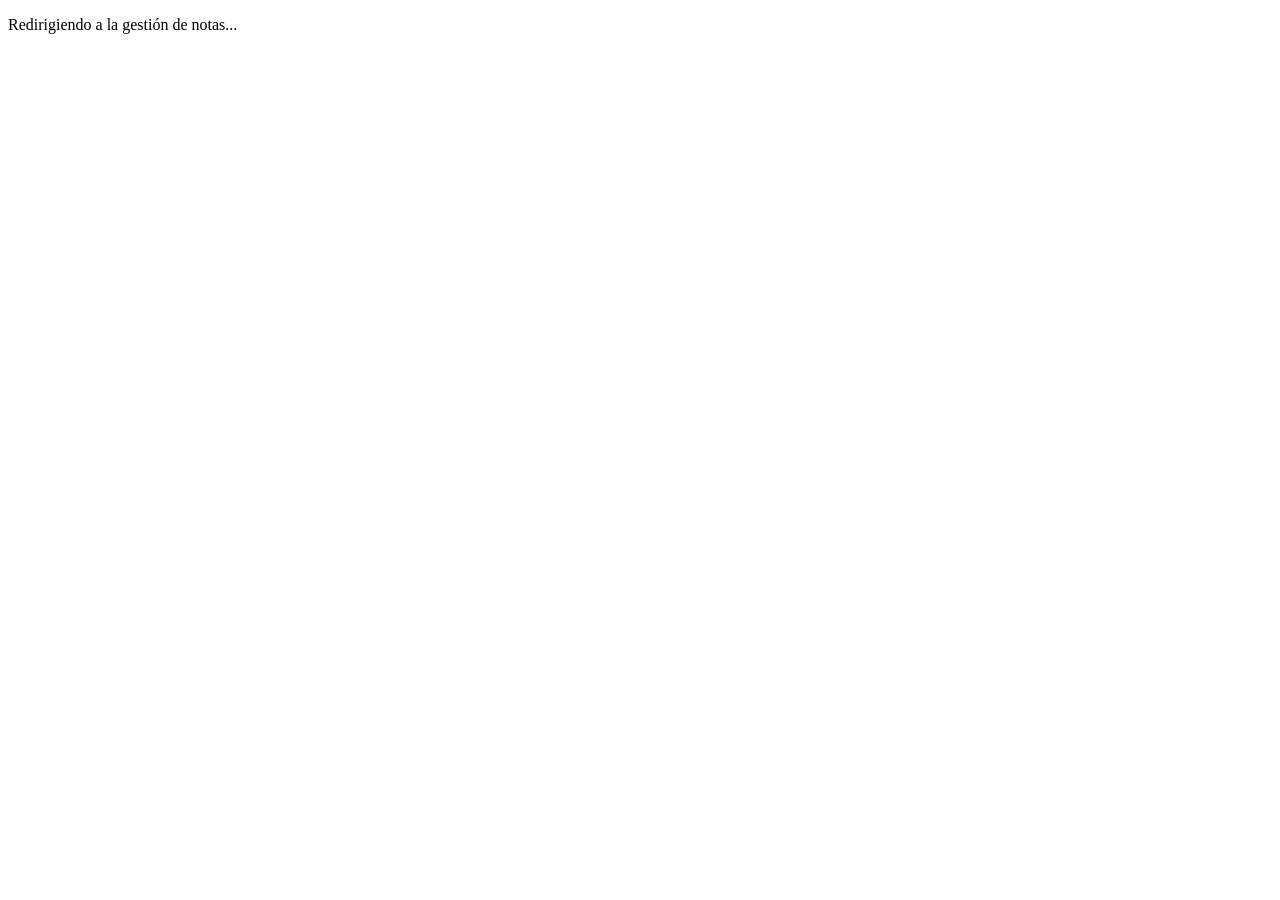
==== notas.html @ 0d1f456f "Agregar flujo de notas en la web" ====
<!DOCTYPE html>
<html lang="es">
<head>
    <meta charset="UTF-8">
    <meta name="viewport" content="width=device-width, initial-scale=1.0">
    <title>Notas | Carlos Amancha</title>
    <meta http-equiv="refresh" content="0; url=notas.php">
</head>
<body>
    <p>Redirigiendo a la gestión de notas...</p>
</body>
</html>
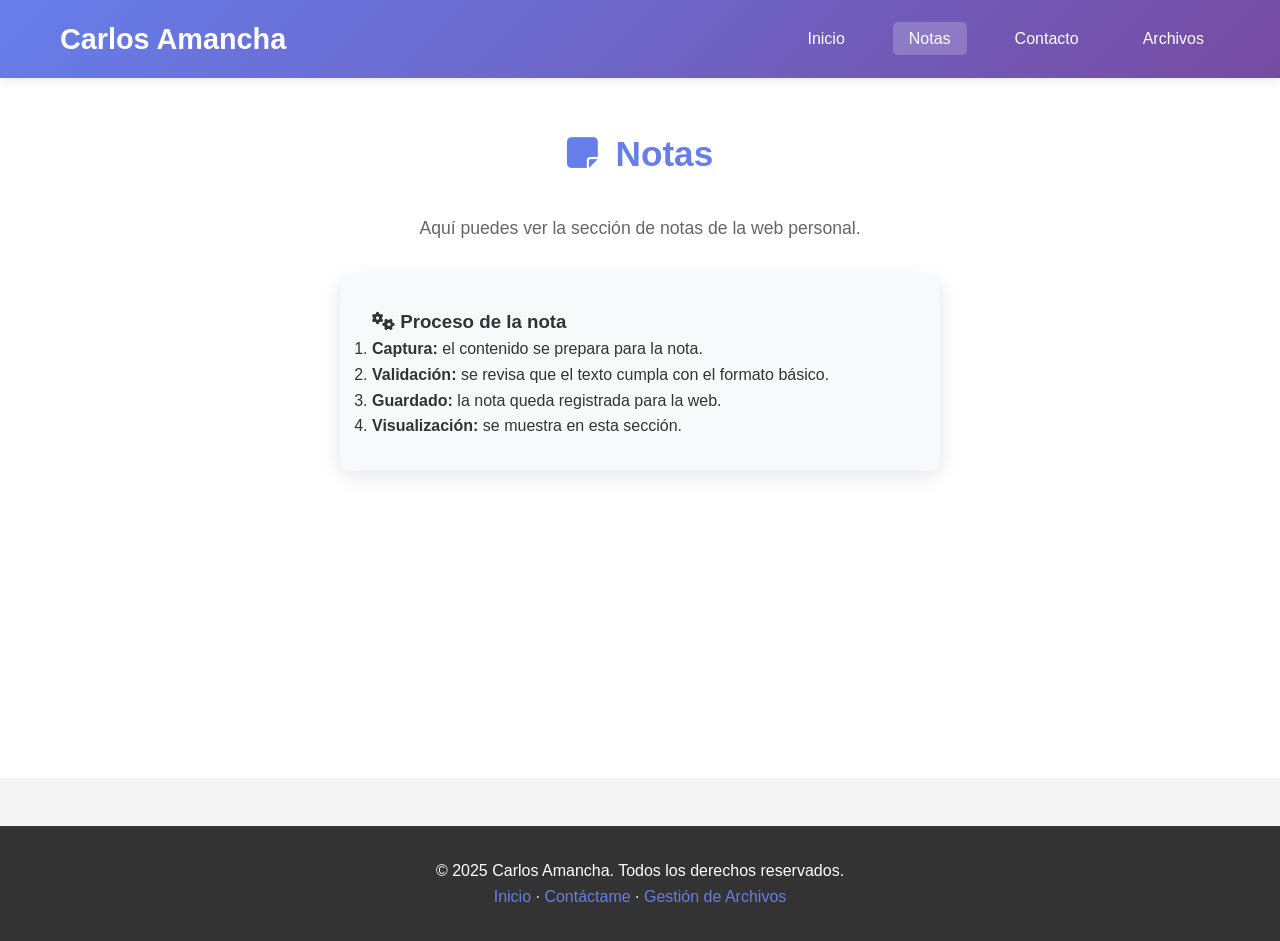
==== commit 0425711e: "Hacer la sección de notas estática y visible" ====
--- a/notas.html
+++ b/notas.html
@@ -4,9 +4,43 @@
     <meta charset="UTF-8">
     <meta name="viewport" content="width=device-width, initial-scale=1.0">
     <title>Notas | Carlos Amancha</title>
-    <meta http-equiv="refresh" content="0; url=notas.php">
+    <link rel="stylesheet" href="css/estilos.css">
+    <link rel="stylesheet" href="https://cdnjs.cloudflare.com/ajax/libs/font-awesome/6.4.0/css/all.min.css">
 </head>
 <body>
-    <p>Redirigiendo a la gestión de notas...</p>
+    <nav class="navbar">
+        <div class="container">
+            <h1 class="logo">Carlos Amancha</h1>
+            <ul class="nav-links">
+                <li><a href="/">Inicio</a></li>
+                <li><a href="/notas.html" class="active">Notas</a></li>
+                <li><a href="/contacto.php">Contacto</a></li>
+                <li><a href="/archivos.php">Archivos</a></li>
+            </ul>
+        </div>
+    </nav>
+
+    <section class="contact-section">
+        <div class="container">
+            <h2><i class="fas fa-sticky-note"></i> Notas</h2>
+            <p class="contact-intro">Aquí puedes ver la sección de notas de la web personal.</p>
+            <div class="form-container">
+                <h3><i class="fas fa-cogs"></i> Proceso de la nota</h3>
+                <ol>
+                    <li><strong>Captura:</strong> el contenido se prepara para la nota.</li>
+                    <li><strong>Validación:</strong> se revisa que el texto cumpla con el formato básico.</li>
+                    <li><strong>Guardado:</strong> la nota queda registrada para la web.</li>
+                    <li><strong>Visualización:</strong> se muestra en esta sección.</li>
+                </ol>
+            </div>
+        </div>
+    </section>
+
+    <footer class="footer">
+        <div class="container">
+            <p>&copy; 2025 Carlos Amancha. Todos los derechos reservados.</p>
+            <p><a href="/">Inicio</a> · <a href="/contacto.php">Contáctame</a> · <a href="/archivos.php">Gestión de Archivos</a></p>
+        </div>
+    </footer>
 </body>
 </html>
--- a/css/estilos.css
+++ b/css/estilos.css
@@ -0,0 +1,486 @@
+/* Reset y configuraciones generales */
+* {
+    margin: 0;
+    padding: 0;
+    box-sizing: border-box;
+}
+
+body {
+    font-family: 'Segoe UI', Tahoma, Geneva, Verdana, sans-serif;
+    line-height: 1.6;
+    color: #333;
+    background: #f4f4f4;
+}
+
+.container {
+    max-width: 1200px;
+    margin: 0 auto;
+    padding: 0 20px;
+}
+
+/* Navbar */
+.navbar {
+    background: linear-gradient(135deg, #667eea 0%, #764ba2 100%);
+    color: white;
+    padding: 1rem 0;
+    box-shadow: 0 2px 10px rgba(0,0,0,0.1);
+    position: sticky;
+    top: 0;
+    z-index: 1000;
+}
+
+.navbar .container {
+    display: flex;
+    justify-content: space-between;
+    align-items: center;
+}
+
+.logo {
+    font-size: 1.8rem;
+    font-weight: bold;
+}
+
+.nav-links {
+    list-style: none;
+    display: flex;
+    gap: 2rem;
+}
+
+.nav-links a {
+    color: white;
+    text-decoration: none;
+    padding: 0.5rem 1rem;
+    border-radius: 5px;
+    transition: background 0.3s;
+}
+
+.nav-links a:hover,
+.nav-links a.active {
+    background: rgba(255,255,255,0.2);
+}
+
+/* Hero Section */
+.hero {
+    background: linear-gradient(135deg, #667eea 0%, #764ba2 100%);
+    color: white;
+    padding: 4rem 0;
+    text-align: center;
+}
+
+.btn-notas {
+    display: inline-flex;
+    align-items: center;
+    justify-content: center;
+    gap: 0.5rem;
+    margin-top: 1rem;
+    padding: 0.85rem 1.4rem;
+    background: #ffffff;
+    color: #5a3e9c;
+    text-decoration: none;
+    font-weight: 700;
+    border-radius: 999px;
+    box-shadow: 0 8px 20px rgba(0, 0, 0, 0.16);
+    transition: transform 0.2s ease, box-shadow 0.2s ease;
+}
+
+.btn-notas:hover {
+    transform: translateY(-2px);
+    box-shadow: 0 10px 24px rgba(0, 0, 0, 0.22);
+}
+
+.profile-section {
+    display: flex;
+    flex-direction: column;
+    align-items: center;
+    gap: 2rem;
+}
+
+.profile-img img {
+    width: 200px;
+    height: 200px;
+    border-radius: 50%;
+    border: 5px solid white;
+    object-fit: cover;
+    box-shadow: 0 5px 20px rgba(0,0,0,0.3);
+}
+
+.profile-info h2 {
+    font-size: 2.5rem;
+    margin-bottom: 0.5rem;
+}
+
+.tagline {
+    font-size: 1.3rem;
+    opacity: 0.9;
+}
+
+.verse-box {
+    margin-top: 1.5rem;
+    background: rgba(255, 255, 255, 0.15);
+    border: 1px solid rgba(255, 255, 255, 0.25);
+    border-radius: 12px;
+    padding: 1rem 1.2rem;
+    max-width: 600px;
+    width: 100%;
+    box-shadow: 0 8px 24px rgba(0, 0, 0, 0.12);
+}
+
+.verse-box h3 {
+    font-size: 1rem;
+    margin-bottom: 0.5rem;
+    text-transform: uppercase;
+    letter-spacing: 0.08em;
+    opacity: 0.9;
+}
+
+.verse-box #dailyVersesWrapper {
+    font-size: 1rem;
+    line-height: 1.6;
+}
+
+/* Secciones generales */
+section {
+    padding: 3rem 0;
+}
+
+section h2 {
+    text-align: center;
+    font-size: 2.2rem;
+    margin-bottom: 2rem;
+    color: #667eea;
+}
+
+section h2 i {
+    margin-right: 0.5rem;
+}
+
+/* Biografía */
+.biografia {
+    background: white;
+}
+
+.biografia p {
+    text-align: center;
+    font-size: 1.1rem;
+    margin-bottom: 2rem;
+    max-width: 800px;
+    margin-left: auto;
+    margin-right: auto;
+}
+
+.interests {
+    display: grid;
+    grid-template-columns: repeat(auto-fit, minmax(250px, 1fr));
+    gap: 2rem;
+    margin-top: 2rem;
+}
+
+.interest-item {
+    background: #f8f9fa;
+    padding: 2rem;
+    border-radius: 10px;
+    text-align: center;
+    transition: transform 0.3s, box-shadow 0.3s;
+}
+
+.interest-item:hover {
+    transform: translateY(-5px);
+    box-shadow: 0 10px 30px rgba(0,0,0,0.1);
+}
+
+.interest-item i {
+    font-size: 3rem;
+    color: #667eea;
+    margin-bottom: 1rem;
+}
+
+.interest-item h3 {
+    margin-bottom: 1rem;
+    color: #333;
+}
+
+/* Hobbies */
+.hobbies {
+    background: #f4f4f4;
+}
+
+.hobbies-grid {
+    display: grid;
+    grid-template-columns: repeat(auto-fit, minmax(250px, 1fr));
+    gap: 2rem;
+    margin-top: 2rem;
+}
+
+.hobby-card {
+    background: white;
+    padding: 2rem;
+    border-radius: 10px;
+    text-align: center;
+    box-shadow: 0 5px 15px rgba(0,0,0,0.1);
+    transition: transform 0.3s;
+}
+
+.hobby-card:hover {
+    transform: translateY(-5px);
+}
+
+.hobby-card i {
+    font-size: 3rem;
+    color: #764ba2;
+    margin-bottom: 1rem;
+}
+
+.hobby-card h3 {
+    margin-bottom: 1rem;
+    color: #333;
+}
+
+/* Contacto */
+.contact-section {
+    background: white;
+    min-height: calc(100vh - 200px);
+}
+
+.contact-intro {
+    text-align: center;
+    font-size: 1.1rem;
+    margin-bottom: 2rem;
+    color: #666;
+}
+
+.form-container {
+    max-width: 600px;
+    margin: 0 auto;
+    background: #f8f9fa;
+    padding: 2rem;
+    border-radius: 10px;
+    box-shadow: 0 5px 20px rgba(0,0,0,0.1);
+}
+
+.contact-form {
+    display: flex;
+    flex-direction: column;
+    gap: 1.5rem;
+}
+
+.form-group {
+    display: flex;
+    flex-direction: column;
+}
+
+.form-group label {
+    margin-bottom: 0.5rem;
+    font-weight: 600;
+    color: #333;
+}
+
+.form-group label i {
+    margin-right: 0.5rem;
+    color: #667eea;
+}
+
+.form-group input,
+.form-group textarea {
+    padding: 0.8rem;
+    border: 2px solid #ddd;
+    border-radius: 5px;
+    font-size: 1rem;
+    transition: border-color 0.3s;
+}
+
+.form-group input:focus,
+.form-group textarea:focus {
+    outline: none;
+    border-color: #667eea;
+}
+
+.form-group small {
+    color: #666;
+    font-size: 0.85rem;
+    margin-top: 0.3rem;
+}
+
+.btn-submit {
+    background: linear-gradient(135deg, #667eea 0%, #764ba2 100%);
+    color: white;
+    padding: 1rem;
+    border: none;
+    border-radius: 5px;
+    font-size: 1.1rem;
+    font-weight: bold;
+    cursor: pointer;
+    transition: transform 0.3s, box-shadow 0.3s;
+}
+
+.btn-submit:hover {
+    transform: translateY(-2px);
+    box-shadow: 0 5px 20px rgba(102, 126, 234, 0.4);
+}
+
+.contact-info {
+    max-width: 600px;
+    margin: 3rem auto 0;
+    text-align: center;
+}
+
+.contact-info h3 {
+    margin-bottom: 1.5rem;
+    color: #333;
+}
+
+.info-items {
+    display: flex;
+    justify-content: center;
+    gap: 2rem;
+    flex-wrap: wrap;
+}
+
+.info-item {
+    display: flex;
+    align-items: center;
+    gap: 0.5rem;
+    color: #666;
+}
+
+.info-item i {
+    color: #667eea;
+}
+
+/* Gestión de archivos */
+.file-manager-section {
+    background: white;
+    min-height: calc(100vh - 200px);
+    padding: 3rem 0;
+}
+
+.file-manager-grid {
+    display: grid;
+    grid-template-columns: minmax(280px, 380px) 1fr;
+    gap: 2rem;
+    align-items: start;
+}
+
+.file-upload-form,
+.file-list-card {
+    background: #f8f9fa;
+    padding: 1.5rem;
+    border-radius: 10px;
+    box-shadow: 0 5px 20px rgba(0,0,0,0.08);
+}
+
+.file-upload-form {
+    display: flex;
+    flex-direction: column;
+    gap: 1rem;
+}
+
+.file-upload-form label {
+    font-weight: 600;
+    color: #333;
+}
+
+.file-upload-form small {
+    color: #666;
+    font-size: 0.9rem;
+}
+
+.message-box {
+    background: #e9f7ef;
+    border: 1px solid #c8ebd0;
+    color: #1f5e3a;
+    padding: 1rem 1.2rem;
+    border-radius: 8px;
+    margin-bottom: 1.5rem;
+}
+
+.message-box ul {
+    padding-left: 1.2rem;
+}
+
+.file-table {
+    width: 100%;
+    border-collapse: collapse;
+    margin-top: 1rem;
+}
+
+.file-table th,
+.file-table td {
+    padding: 0.75rem;
+    border-bottom: 1px solid #e5e7eb;
+    text-align: left;
+    vertical-align: middle;
+}
+
+.file-table th {
+    background: #eef2ff;
+    color: #4c51bf;
+}
+
+.action-link,
+.delete-btn {
+    display: inline-block;
+    margin-right: 0.5rem;
+    color: #667eea;
+    text-decoration: none;
+    background: none;
+    border: none;
+    cursor: pointer;
+    font-size: 0.95rem;
+}
+
+.delete-btn {
+    color: #c53030;
+}
+
+.inline-form {
+    display: inline-block;
+}
+
+/* Footer */
+.footer {
+    background: #333;
+    color: white;
+    text-align: center;
+    padding: 2rem 0;
+    margin-top: 3rem;
+}
+
+.footer a {
+    color: #667eea;
+    text-decoration: none;
+}
+
+.footer a:hover {
+    text-decoration: underline;
+}
+
+@media (max-width: 900px) {
+    .file-manager-grid {
+        grid-template-columns: 1fr;
+    }
+}
+
+
+/* Responsive */
+@media (max-width: 768px) {
+    .navbar .container {
+        flex-direction: column;
+        gap: 1rem;
+    }
+    
+    .nav-links {
+        gap: 1rem;
+    }
+    
+    .profile-info h2 {
+        font-size: 2rem;
+    }
+    
+    .tagline {
+        font-size: 1.1rem;
+    }
+    
+    section h2 {
+        font-size: 1.8rem;
+    }
+}
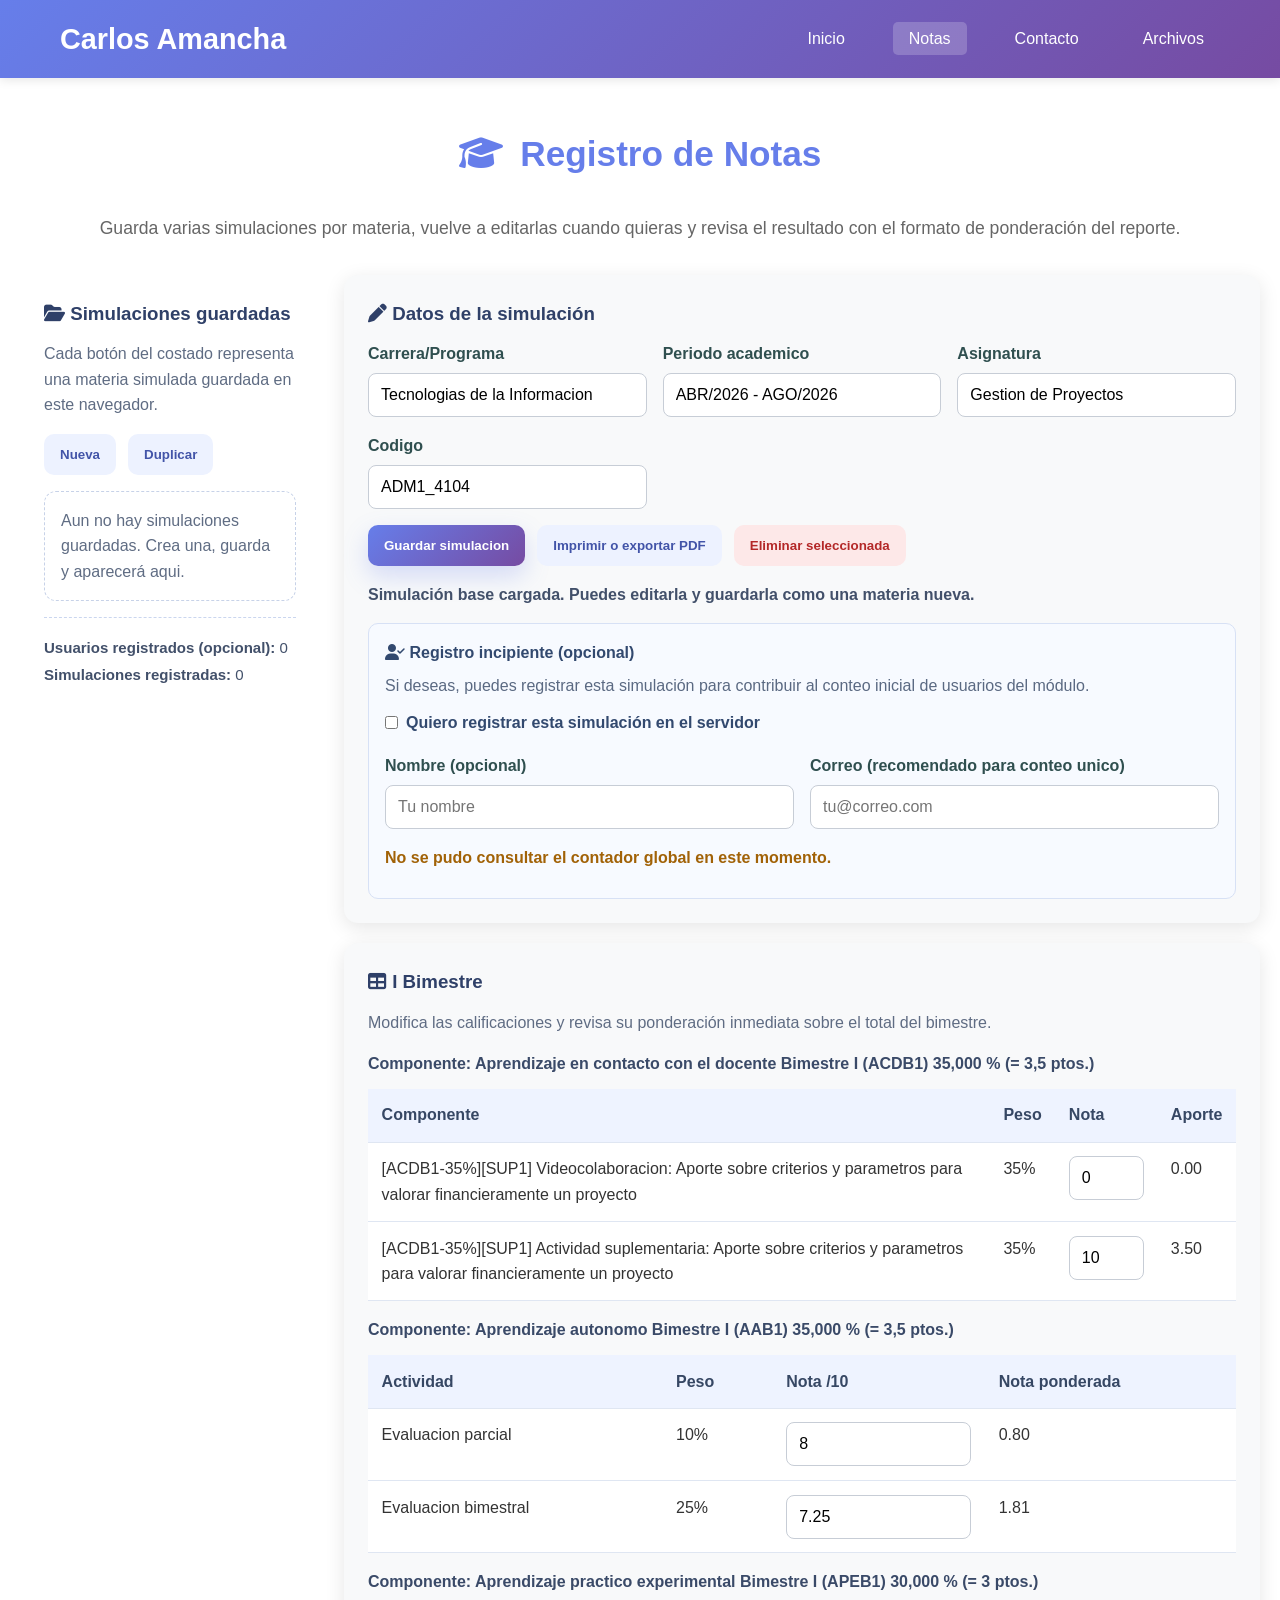
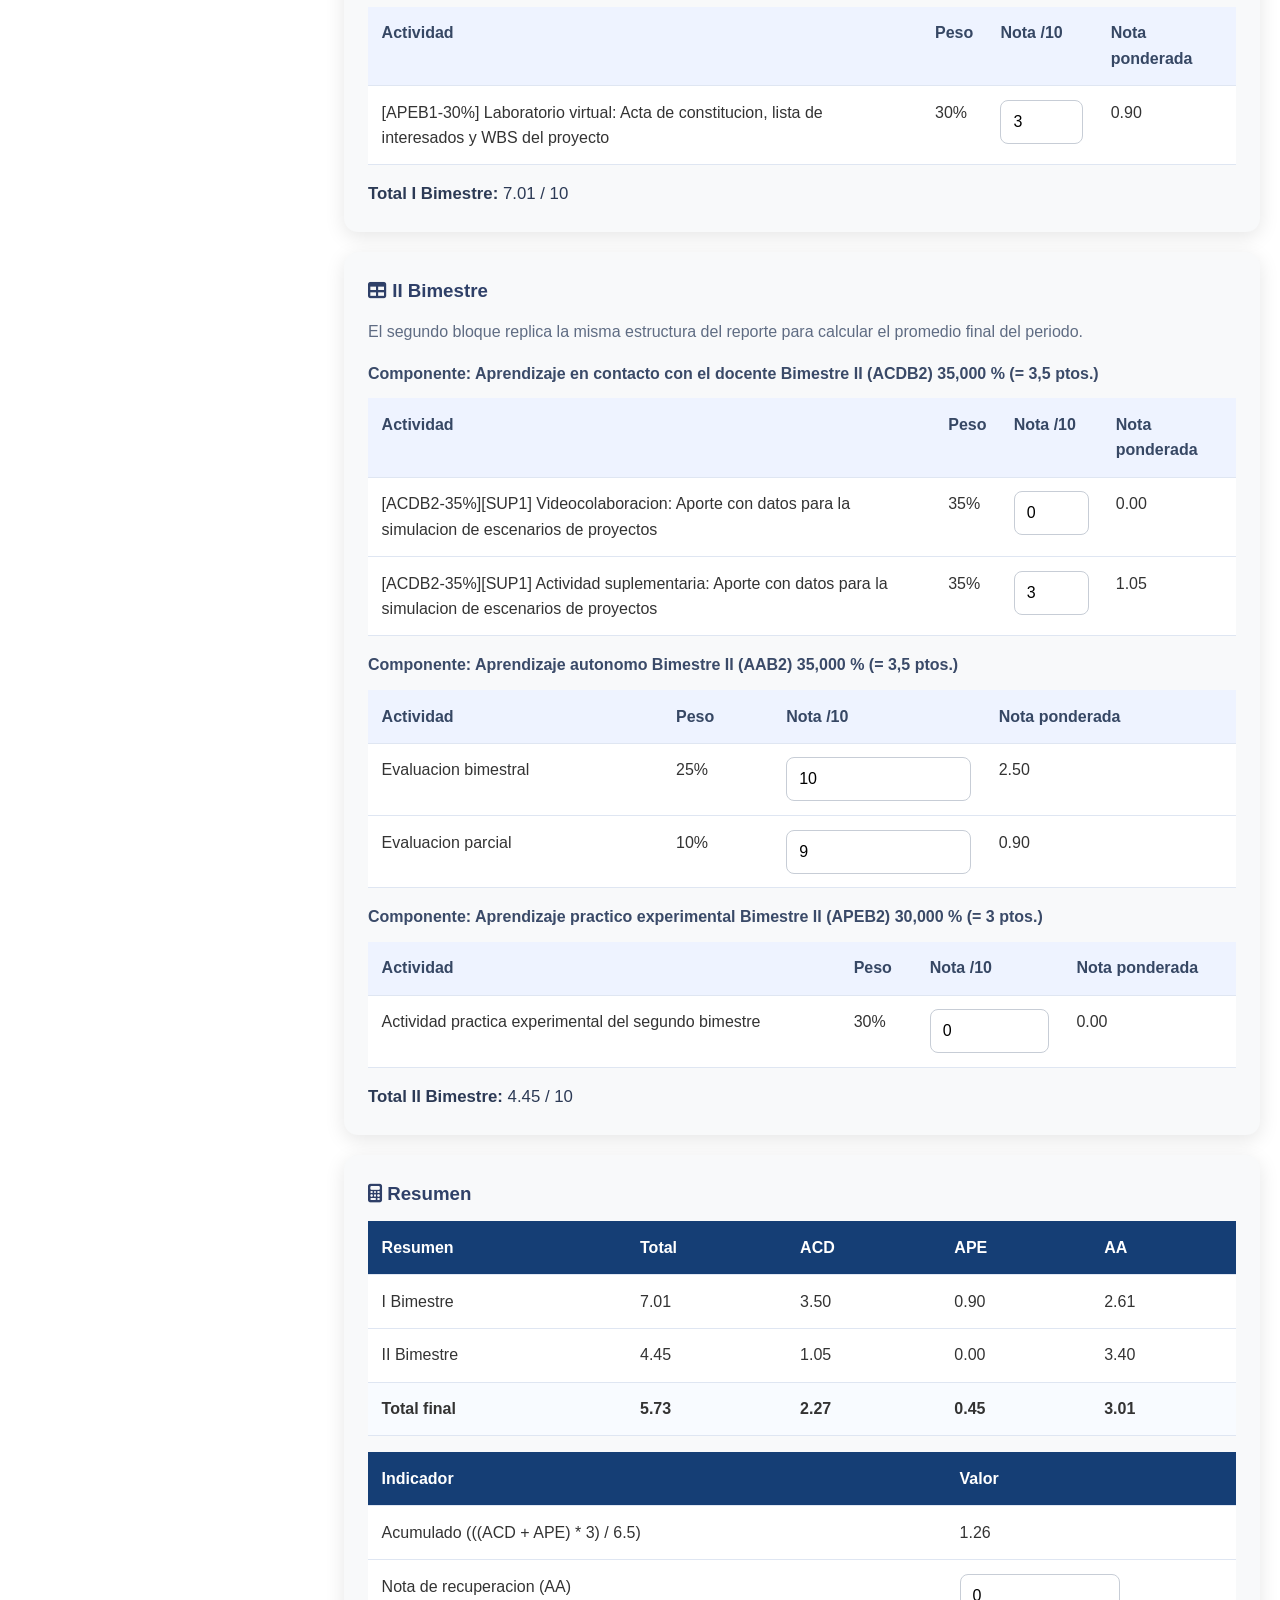
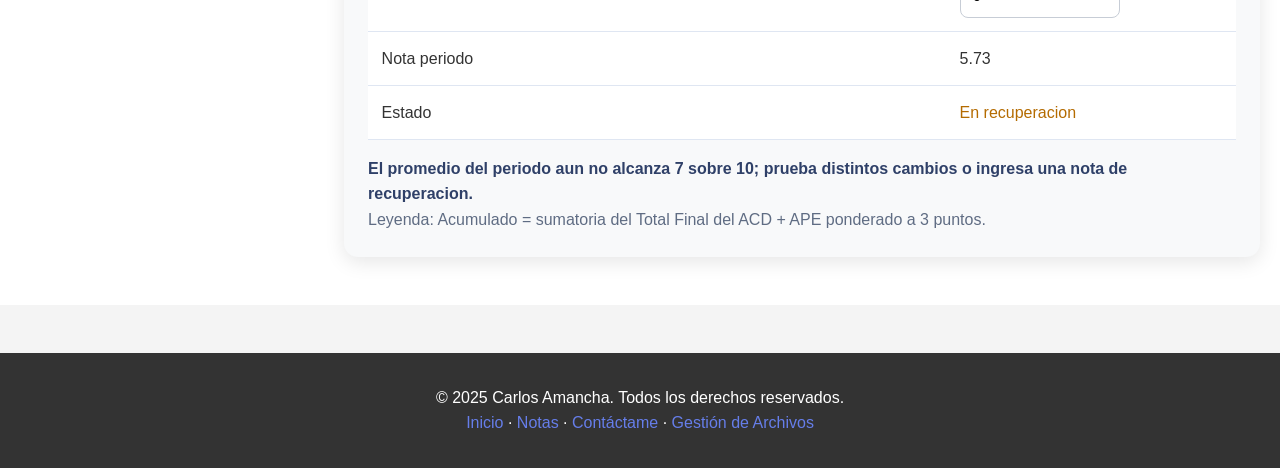
==== commit 3e0c129f: "feat(notas): simulador UTPL con metadatos, registro opcional y metricas iniciales" ====
--- a/notas.html
+++ b/notas.html
@@ -3,35 +3,358 @@
 <head>
     <meta charset="UTF-8">
     <meta name="viewport" content="width=device-width, initial-scale=1.0">
-    <title>Notas | Carlos Amancha</title>
+    <title>Notas UTPL | Carlos Amancha</title>
+        <meta name="description" content="Simulador de proyeccion de notas UTPL para estudiantes: calcula, guarda y visualiza escenarios de calificaciones por materia y bimestre.">
+        <meta name="keywords" content="UTPL, notas, simulador, proyeccion academica, calculadora de notas, estudiantes">
+        <meta name="author" content="Carlos Amancha">
+        <meta name="robots" content="index,follow">
+        <meta property="og:type" content="website">
+        <meta property="og:title" content="Simulador de Notas UTPL | Carlos Amancha">
+        <meta property="og:description" content="Herramienta para calcular y visualizar la proyeccion de notas UTPL por materia, bimestre y estado academico.">
+        <meta property="og:url" content="https://carlos-amancha.infinityfreeapp.com/notas.php">
+        <meta property="og:site_name" content="Carlos Amancha">
+        <meta name="twitter:card" content="summary">
+        <meta name="twitter:title" content="Simulador de Notas UTPL">
+        <meta name="twitter:description" content="Calcula, guarda y compara proyecciones de notas UTPL de forma simple.">
+        <script type="application/ld+json">
+        {
+            "@context": "https://schema.org",
+            "@type": "WebApplication",
+            "name": "Simulador de Proyeccion de Notas UTPL",
+            "applicationCategory": "EducationalApplication",
+            "operatingSystem": "Web",
+            "description": "Modulo para calcular, establecer y visualizar proyecciones de notas de estudiantes UTPL.",
+            "creator": {
+                "@type": "Person",
+                "name": "Carlos Amancha"
+            }
+        }
+        </script>
     <link rel="stylesheet" href="css/estilos.css">
     <link rel="stylesheet" href="https://cdnjs.cloudflare.com/ajax/libs/font-awesome/6.4.0/css/all.min.css">
 </head>
-<body>
+<body class="notes-page">
     <nav class="navbar">
         <div class="container">
             <h1 class="logo">Carlos Amancha</h1>
             <ul class="nav-links">
-                <li><a href="/">Inicio</a></li>
-                <li><a href="/notas.html" class="active">Notas</a></li>
-                <li><a href="/contacto.php">Contacto</a></li>
-                <li><a href="/archivos.php">Archivos</a></li>
+                <li><a href="index.html">Inicio</a></li>
+                <li><a href="notas.php" class="active">Notas</a></li>
+                <li><a href="contacto.php">Contacto</a></li>
+                <li><a href="archivos.php">Archivos</a></li>
             </ul>
         </div>
     </nav>
 
-    <section class="contact-section">
-        <div class="container">
-            <h2><i class="fas fa-sticky-note"></i> Notas</h2>
-            <p class="contact-intro">Aquí puedes ver la sección de notas de la web personal.</p>
-            <div class="form-container">
-                <h3><i class="fas fa-cogs"></i> Proceso de la nota</h3>
-                <ol>
-                    <li><strong>Captura:</strong> el contenido se prepara para la nota.</li>
-                    <li><strong>Validación:</strong> se revisa que el texto cumpla con el formato básico.</li>
-                    <li><strong>Guardado:</strong> la nota queda registrada para la web.</li>
-                    <li><strong>Visualización:</strong> se muestra en esta sección.</li>
-                </ol>
+    <section class="contact-section notes-section">
+        <div class="container notes-shell">
+            <h2><i class="fas fa-graduation-cap"></i> Registro de Notas</h2>
+            <p class="contact-intro">Guarda varias simulaciones por materia, vuelve a editarlas cuando quieras y revisa el resultado con el formato de ponderación del reporte.</p>
+
+            <div class="notes-layout">
+                <aside class="notes-sidebar">
+                    <div class="notes-card notes-sidebar-card">
+                        <h3><i class="fas fa-folder-open"></i> Simulaciones guardadas</h3>
+                        <p class="notes-sidebar-text">Cada botón del costado representa una materia simulada guardada en este navegador.</p>
+                        <div class="notes-sidebar-actions">
+                            <button type="button" id="btnNuevaSimulacion" class="notes-btn notes-btn-secondary">Nueva</button>
+                            <button type="button" id="btnDuplicarSimulacion" class="notes-btn notes-btn-secondary">Duplicar</button>
+                        </div>
+                        <div id="listaSimulaciones" class="notes-saved-list"></div>
+                        <div class="notes-metrics-box">
+                            <p><strong>Usuarios registrados (opcional):</strong> <span id="metricUsuarios">0</span></p>
+                            <p><strong>Simulaciones registradas:</strong> <span id="metricSimulaciones">0</span></p>
+                        </div>
+                    </div>
+                </aside>
+
+                <div class="notes-content">
+                    <div class="form-container notes-card">
+                        <h3><i class="fas fa-pen"></i> Datos de la simulación</h3>
+                        <div class="notes-meta-grid">
+                            <label class="notes-field">
+                                Carrera/Programa
+                                <input id="carreraPrograma" type="text" value="Tecnologias de la Informacion">
+                            </label>
+                            <label class="notes-field">
+                                Periodo academico
+                                <input id="periodoAcademico" type="text" value="ABR/2026 - AGO/2026">
+                            </label>
+                            <label class="notes-field">
+                                Asignatura
+                                <input id="asignatura" type="text" value="Gestion de Proyectos">
+                            </label>
+                            <label class="notes-field">
+                                Codigo
+                                <input id="codigoAsignatura" type="text" value="ADM1_4104">
+                            </label>
+                        </div>
+                        <div class="notes-primary-actions">
+                            <button type="button" id="btnGuardarSimulacion" class="notes-btn notes-btn-primary">Guardar simulacion</button>
+                            <button type="button" id="btnImprimirSimulacion" class="notes-btn notes-btn-secondary">Imprimir o exportar PDF</button>
+                            <button type="button" id="btnEliminarSimulacion" class="notes-btn notes-btn-danger">Eliminar seleccionada</button>
+                        </div>
+                        <p id="simulacionEstado" class="notes-status-text">Simulación base cargada. Puedes editarla y guardarla como una materia nueva.</p>
+
+                        <div class="notes-optin-box">
+                            <h4><i class="fas fa-user-check"></i> Registro incipiente (opcional)</h4>
+                            <p>Si deseas, puedes registrar esta simulación para contribuir al conteo inicial de usuarios del módulo.</p>
+                            <label class="notes-checkbox-line">
+                                <input id="registroOptIn" type="checkbox">
+                                Quiero registrar esta simulación en el servidor
+                            </label>
+                            <div class="notes-meta-grid notes-optin-grid">
+                                <label class="notes-field">
+                                    Nombre (opcional)
+                                    <input id="registroNombre" type="text" placeholder="Tu nombre">
+                                </label>
+                                <label class="notes-field">
+                                    Correo (recomendado para conteo unico)
+                                    <input id="registroCorreo" type="email" placeholder="tu@correo.com">
+                                </label>
+                            </div>
+                            <p id="registroEstado" class="notes-status-text">Si no marcas esta opción, puedes usar el simulador normalmente sin registro.</p>
+                        </div>
+                    </div>
+
+                    <div class="form-container notes-card">
+                        <h3><i class="fas fa-table"></i> I Bimestre</h3>
+                        <p class="notes-card-intro">Modifica las calificaciones y revisa su ponderación inmediata sobre el total del bimestre.</p>
+                        <p class="notes-component-title">Componente: Aprendizaje en contacto con el docente Bimestre I (ACDB1) 35,000 % (= 3,5 ptos.)</p>
+                        <div class="notes-table-wrap">
+                            <table class="notes-table">
+                                <thead>
+                                    <tr>
+                                        <th>Componente</th>
+                                        <th>Peso</th>
+                                        <th>Nota</th>
+                                        <th>Aporte</th>
+                                    </tr>
+                                </thead>
+                                <tbody>
+                                    <tr>
+                                        <td>[ACDB1-35%][SUP1] Videocolaboracion: Aporte sobre criterios y parametros para valorar financieramente un proyecto</td>
+                                        <td>35%</td>
+                                        <td><input id="b1AcdbBase" type="number" min="0" max="10" step="0.01" value="0" class="notes-number-input"></td>
+                                        <td><span id="b1AcdbBaseAporte">0.00</span></td>
+                                    </tr>
+                                    <tr>
+                                        <td>[ACDB1-35%][SUP1] Actividad suplementaria: Aporte sobre criterios y parametros para valorar financieramente un proyecto</td>
+                                        <td>35%</td>
+                                        <td><input id="b1AcdbSup" type="number" min="0" max="10" step="0.01" value="10" class="notes-number-input"></td>
+                                        <td><span id="b1AcdbSupAporte">3.50</span></td>
+                                    </tr>
+                                </tbody>
+                            </table>
+                        </div>
+
+                        <p class="notes-component-title">Componente: Aprendizaje autonomo Bimestre I (AAB1) 35,000 % (= 3,5 ptos.)</p>
+                        <div class="notes-table-wrap">
+                            <table class="notes-table">
+                                <thead>
+                                    <tr>
+                                        <th>Actividad</th>
+                                        <th>Peso</th>
+                                        <th>Nota /10</th>
+                                        <th>Nota ponderada</th>
+                                    </tr>
+                                </thead>
+                                <tbody>
+                                    <tr>
+                                        <td>Evaluacion parcial</td>
+                                        <td>10%</td>
+                                        <td><input id="b1AabParcial" type="number" min="0" max="10" step="0.01" value="8" class="notes-number-input"></td>
+                                        <td><span id="b1AabParcialAporte">0.80</span></td>
+                                    </tr>
+                                    <tr>
+                                        <td>Evaluacion bimestral</td>
+                                        <td>25%</td>
+                                        <td><input id="b1AabBimestral" type="number" min="0" max="10" step="0.01" value="7.25" class="notes-number-input"></td>
+                                        <td><span id="b1AabBimestralAporte">1.81</span></td>
+                                    </tr>
+                                </tbody>
+                            </table>
+                        </div>
+
+                        <p class="notes-component-title">Componente: Aprendizaje practico experimental Bimestre I (APEB1) 30,000 % (= 3 ptos.)</p>
+                        <div class="notes-table-wrap">
+                            <table class="notes-table">
+                                <thead>
+                                    <tr>
+                                        <th>Actividad</th>
+                                        <th>Peso</th>
+                                        <th>Nota /10</th>
+                                        <th>Nota ponderada</th>
+                                    </tr>
+                                </thead>
+                                <tbody>
+                                    <tr>
+                                        <td>[APEB1-30%] Laboratorio virtual: Acta de constitucion, lista de interesados y WBS del proyecto</td>
+                                        <td>30%</td>
+                                        <td><input id="b1Apeb" type="number" min="0" max="10" step="0.01" value="3" class="notes-number-input"></td>
+                                        <td><span id="b1ApebAporte">0.90</span></td>
+                                    </tr>
+                                </tbody>
+                            </table>
+                        </div>
+                        <p class="notes-total-line"><strong>Total I Bimestre:</strong> <span id="b1Total">7.01</span> / 10</p>
+                    </div>
+
+                    <div class="form-container notes-card">
+                        <h3><i class="fas fa-table"></i> II Bimestre</h3>
+                        <p class="notes-card-intro">El segundo bloque replica la misma estructura del reporte para calcular el promedio final del periodo.</p>
+                        <p class="notes-component-title">Componente: Aprendizaje en contacto con el docente Bimestre II (ACDB2) 35,000 % (= 3,5 ptos.)</p>
+                        <div class="notes-table-wrap">
+                            <table class="notes-table">
+                                <thead>
+                                    <tr>
+                                        <th>Actividad</th>
+                                        <th>Peso</th>
+                                        <th>Nota /10</th>
+                                        <th>Nota ponderada</th>
+                                    </tr>
+                                </thead>
+                                <tbody>
+                                    <tr>
+                                        <td>[ACDB2-35%][SUP1] Videocolaboracion: Aporte con datos para la simulacion de escenarios de proyectos</td>
+                                        <td>35%</td>
+                                        <td><input id="b2AcdbBase" type="number" min="0" max="10" step="0.01" value="0" class="notes-number-input"></td>
+                                        <td><span id="b2AcdbBaseAporte">0.00</span></td>
+                                    </tr>
+                                    <tr>
+                                        <td>[ACDB2-35%][SUP1] Actividad suplementaria: Aporte con datos para la simulacion de escenarios de proyectos</td>
+                                        <td>35%</td>
+                                        <td><input id="b2AcdbSup" type="number" min="0" max="10" step="0.01" value="3" class="notes-number-input"></td>
+                                        <td><span id="b2AcdbSupAporte">1.05</span></td>
+                                    </tr>
+                                </tbody>
+                            </table>
+                        </div>
+
+                        <p class="notes-component-title">Componente: Aprendizaje autonomo Bimestre II (AAB2) 35,000 % (= 3,5 ptos.)</p>
+                        <div class="notes-table-wrap">
+                            <table class="notes-table">
+                                <thead>
+                                    <tr>
+                                        <th>Actividad</th>
+                                        <th>Peso</th>
+                                        <th>Nota /10</th>
+                                        <th>Nota ponderada</th>
+                                    </tr>
+                                </thead>
+                                <tbody>
+                                    <tr>
+                                        <td>Evaluacion bimestral</td>
+                                        <td>25%</td>
+                                        <td><input id="b2AabBimestral" type="number" min="0" max="10" step="0.01" value="10" class="notes-number-input"></td>
+                                        <td><span id="b2AabBimestralAporte">2.50</span></td>
+                                    </tr>
+                                    <tr>
+                                        <td>Evaluacion parcial</td>
+                                        <td>10%</td>
+                                        <td><input id="b2AabParcial" type="number" min="0" max="10" step="0.01" value="9" class="notes-number-input"></td>
+                                        <td><span id="b2AabParcialAporte">0.90</span></td>
+                                    </tr>
+                                </tbody>
+                            </table>
+                        </div>
+
+                        <p class="notes-component-title">Componente: Aprendizaje practico experimental Bimestre II (APEB2) 30,000 % (= 3 ptos.)</p>
+                        <div class="notes-table-wrap">
+                            <table class="notes-table">
+                                <thead>
+                                    <tr>
+                                        <th>Actividad</th>
+                                        <th>Peso</th>
+                                        <th>Nota /10</th>
+                                        <th>Nota ponderada</th>
+                                    </tr>
+                                </thead>
+                                <tbody>
+                                    <tr>
+                                        <td>Actividad practica experimental del segundo bimestre</td>
+                                        <td>30%</td>
+                                        <td><input id="b2Apeb" type="number" min="0" max="10" step="0.01" value="0" class="notes-number-input"></td>
+                                        <td><span id="b2ApebAporte">0.00</span></td>
+                                    </tr>
+                                </tbody>
+                            </table>
+                        </div>
+                        <p class="notes-total-line"><strong>Total II Bimestre:</strong> <span id="b2Total">4.45</span> / 10</p>
+                    </div>
+
+                    <div class="form-container notes-card">
+                        <h3><i class="fas fa-calculator"></i> Resumen</h3>
+                        <div class="notes-table-wrap">
+                            <table class="notes-table notes-table-summary">
+                                <thead>
+                                    <tr>
+                                        <th>Resumen</th>
+                                        <th>Total</th>
+                                        <th>ACD</th>
+                                        <th>APE</th>
+                                        <th>AA</th>
+                                    </tr>
+                                </thead>
+                                <tbody>
+                                    <tr>
+                                        <td>I Bimestre</td>
+                                        <td><span id="resB1Total">7.01</span></td>
+                                        <td><span id="resB1Acd">3.50</span></td>
+                                        <td><span id="resB1Ape">0.90</span></td>
+                                        <td><span id="resB1Aa">2.61</span></td>
+                                    </tr>
+                                    <tr>
+                                        <td>II Bimestre</td>
+                                        <td><span id="resB2Total">4.45</span></td>
+                                        <td><span id="resB2Acd">1.05</span></td>
+                                        <td><span id="resB2Ape">0.00</span></td>
+                                        <td><span id="resB2Aa">3.40</span></td>
+                                    </tr>
+                                    <tr class="notes-summary-total-row">
+                                        <td>Total final</td>
+                                        <td><span id="totalPonderado">5.73</span></td>
+                                        <td><span id="resFinalAcd">2.27</span></td>
+                                        <td><span id="resFinalApe">0.45</span></td>
+                                        <td><span id="resFinalAa">3.00</span></td>
+                                    </tr>
+                                </tbody>
+                            </table>
+                        </div>
+
+                        <div class="notes-table-wrap">
+                            <table class="notes-table notes-table-summary">
+                                <thead>
+                                    <tr>
+                                        <th>Indicador</th>
+                                        <th>Valor</th>
+                                    </tr>
+                                </thead>
+                                <tbody>
+                                    <tr>
+                                        <td>Acumulado (((ACD + APE) * 3) / 6.5)</td>
+                                        <td><span id="valorAcumulado">1.26</span></td>
+                                    </tr>
+                                    <tr>
+                                        <td>Nota de recuperacion (AA)</td>
+                                        <td><input id="notaRecuperacion" type="number" min="0" max="10" step="0.01" value="0" class="notes-number-input notes-number-input-short"></td>
+                                    </tr>
+                                    <tr>
+                                        <td>Nota periodo</td>
+                                        <td><span id="notaPeriodo">5.73</span></td>
+                                    </tr>
+                                    <tr>
+                                        <td>Estado</td>
+                                        <td><span id="estadoNota">En recuperacion</span></td>
+                                    </tr>
+                                </tbody>
+                            </table>
+                        </div>
+
+                        <p id="mensajeNota" class="notes-message">La simulacion usa las mismas ponderaciones visibles en el reporte para que el resultado cambie con precision.</p>
+                        <p class="notes-legend">Leyenda: Acumulado = sumatoria del Total Final del ACD + APE ponderado a 3 puntos.</p>
+                    </div>
+                </div>
             </div>
         </div>
     </section>
@@ -39,8 +362,597 @@
     <footer class="footer">
         <div class="container">
             <p>&copy; 2025 Carlos Amancha. Todos los derechos reservados.</p>
-            <p><a href="/">Inicio</a> · <a href="/contacto.php">Contáctame</a> · <a href="/archivos.php">Gestión de Archivos</a></p>
+            <p><a href="index.html">Inicio</a> · <a href="notas.php">Notas</a> · <a href="contacto.php">Contáctame</a> · <a href="archivos.php">Gestión de Archivos</a></p>
         </div>
     </footer>
+
+    <script>
+        const STORAGE_KEY = 'carlos-amancha-simulaciones-notas-v1';
+        const CLIENT_ID_KEY = 'carlos-amancha-notes-client-id-v1';
+        const REGISTRO_ENDPOINT = 'notas_registro.php';
+
+        const metadataInputs = {
+            carreraPrograma: document.getElementById('carreraPrograma'),
+            periodoAcademico: document.getElementById('periodoAcademico'),
+            asignatura: document.getElementById('asignatura'),
+            codigoAsignatura: document.getElementById('codigoAsignatura')
+        };
+
+        const scoreInputs = {
+            b1AcdbBase: document.getElementById('b1AcdbBase'),
+            b1AcdbSup: document.getElementById('b1AcdbSup'),
+            b1AabParcial: document.getElementById('b1AabParcial'),
+            b1AabBimestral: document.getElementById('b1AabBimestral'),
+            b1Apeb: document.getElementById('b1Apeb'),
+            b2AcdbBase: document.getElementById('b2AcdbBase'),
+            b2AcdbSup: document.getElementById('b2AcdbSup'),
+            b2AabBimestral: document.getElementById('b2AabBimestral'),
+            b2AabParcial: document.getElementById('b2AabParcial'),
+            b2Apeb: document.getElementById('b2Apeb'),
+            notaRecuperacion: document.getElementById('notaRecuperacion')
+        };
+
+        const resultSpans = {
+            b1AcdbBaseAporte: document.getElementById('b1AcdbBaseAporte'),
+            b1AcdbSupAporte: document.getElementById('b1AcdbSupAporte'),
+            b1AabParcialAporte: document.getElementById('b1AabParcialAporte'),
+            b1AabBimestralAporte: document.getElementById('b1AabBimestralAporte'),
+            b1ApebAporte: document.getElementById('b1ApebAporte'),
+            b2AcdbBaseAporte: document.getElementById('b2AcdbBaseAporte'),
+            b2AcdbSupAporte: document.getElementById('b2AcdbSupAporte'),
+            b2AabBimestralAporte: document.getElementById('b2AabBimestralAporte'),
+            b2AabParcialAporte: document.getElementById('b2AabParcialAporte'),
+            b2ApebAporte: document.getElementById('b2ApebAporte'),
+            b1Total: document.getElementById('b1Total'),
+            b2Total: document.getElementById('b2Total'),
+            resB1Total: document.getElementById('resB1Total'),
+            resB1Acd: document.getElementById('resB1Acd'),
+            resB1Ape: document.getElementById('resB1Ape'),
+            resB1Aa: document.getElementById('resB1Aa'),
+            resB2Total: document.getElementById('resB2Total'),
+            resB2Acd: document.getElementById('resB2Acd'),
+            resB2Ape: document.getElementById('resB2Ape'),
+            resB2Aa: document.getElementById('resB2Aa'),
+            totalPonderado: document.getElementById('totalPonderado'),
+            resFinalAcd: document.getElementById('resFinalAcd'),
+            resFinalApe: document.getElementById('resFinalApe'),
+            resFinalAa: document.getElementById('resFinalAa'),
+            valorAcumulado: document.getElementById('valorAcumulado'),
+            notaPeriodo: document.getElementById('notaPeriodo'),
+            estadoNota: document.getElementById('estadoNota'),
+            mensajeNota: document.getElementById('mensajeNota')
+        };
+
+        const listaSimulaciones = document.getElementById('listaSimulaciones');
+        const simulacionEstado = document.getElementById('simulacionEstado');
+        const btnNuevaSimulacion = document.getElementById('btnNuevaSimulacion');
+        const btnDuplicarSimulacion = document.getElementById('btnDuplicarSimulacion');
+        const btnGuardarSimulacion = document.getElementById('btnGuardarSimulacion');
+        const btnImprimirSimulacion = document.getElementById('btnImprimirSimulacion');
+        const btnEliminarSimulacion = document.getElementById('btnEliminarSimulacion');
+        const registroOptIn = document.getElementById('registroOptIn');
+        const registroNombre = document.getElementById('registroNombre');
+        const registroCorreo = document.getElementById('registroCorreo');
+        const registroEstado = document.getElementById('registroEstado');
+        const metricUsuarios = document.getElementById('metricUsuarios');
+        const metricSimulaciones = document.getElementById('metricSimulaciones');
+
+        let currentSimulationId = null;
+        let isDirty = false;
+
+        function getDefaultState() {
+            return {
+                metadata: {
+                    carreraPrograma: 'Tecnologias de la Informacion',
+                    periodoAcademico: 'ABR/2026 - AGO/2026',
+                    asignatura: 'Gestion de Proyectos',
+                    codigoAsignatura: 'ADM1_4104'
+                },
+                scores: {
+                    b1AcdbBase: 0,
+                    b1AcdbSup: 10,
+                    b1AabParcial: 8,
+                    b1AabBimestral: 7.25,
+                    b1Apeb: 3,
+                    b2AcdbBase: 0,
+                    b2AcdbSup: 3,
+                    b2AabBimestral: 10,
+                    b2AabParcial: 9,
+                    b2Apeb: 0,
+                    notaRecuperacion: 0
+                }
+            };
+        }
+
+        function getBlankState() {
+            return {
+                metadata: {
+                    carreraPrograma: metadataInputs.carreraPrograma.value || 'Tecnologias de la Informacion',
+                    periodoAcademico: metadataInputs.periodoAcademico.value || 'ABR/2026 - AGO/2026',
+                    asignatura: 'Nueva materia',
+                    codigoAsignatura: ''
+                },
+                scores: {
+                    b1AcdbBase: 0,
+                    b1AcdbSup: 0,
+                    b1AabParcial: 0,
+                    b1AabBimestral: 0,
+                    b1Apeb: 0,
+                    b2AcdbBase: 0,
+                    b2AcdbSup: 0,
+                    b2AabBimestral: 0,
+                    b2AabParcial: 0,
+                    b2Apeb: 0,
+                    notaRecuperacion: 0
+                }
+            };
+        }
+
+        function cloneState(state) {
+            return JSON.parse(JSON.stringify(state));
+        }
+
+        function generateId() {
+            if (window.crypto && typeof window.crypto.randomUUID === 'function') {
+                return window.crypto.randomUUID();
+            }
+            return 'sim-' + Date.now() + '-' + Math.floor(Math.random() * 100000);
+        }
+
+        function getClientId() {
+            let clientId = localStorage.getItem(CLIENT_ID_KEY);
+            if (!clientId) {
+                clientId = generateId();
+                localStorage.setItem(CLIENT_ID_KEY, clientId);
+            }
+            return clientId;
+        }
+
+        function loadSimulations() {
+            try {
+                const raw = localStorage.getItem(STORAGE_KEY);
+                const parsed = raw ? JSON.parse(raw) : [];
+                return Array.isArray(parsed) ? parsed : [];
+            } catch (error) {
+                return [];
+            }
+        }
+
+        function saveSimulations(simulations) {
+            localStorage.setItem(STORAGE_KEY, JSON.stringify(simulations));
+        }
+
+        function setRegistroStatus(message, tone) {
+            registroEstado.textContent = message;
+            registroEstado.dataset.tone = tone || 'default';
+        }
+
+        function updateMetrics(metrics) {
+            if (!metrics) {
+                return;
+            }
+            metricUsuarios.textContent = String(metrics.totalUsers ?? 0);
+            metricSimulaciones.textContent = String(metrics.totalSimulations ?? 0);
+        }
+
+        async function fetchMetrics() {
+            try {
+                const response = await fetch(REGISTRO_ENDPOINT + '?action=metrics', {
+                    method: 'GET',
+                    headers: {
+                        'Accept': 'application/json'
+                    }
+                });
+                if (!response.ok) {
+                    return;
+                }
+                const payload = await response.json();
+                if (payload && payload.success) {
+                    updateMetrics(payload.metrics);
+                }
+            } catch (error) {
+                setRegistroStatus('No se pudo consultar el contador global en este momento.', 'warning');
+            }
+        }
+
+        async function registrarUsoEnServidor(data) {
+            try {
+                const response = await fetch(REGISTRO_ENDPOINT, {
+                    method: 'POST',
+                    headers: {
+                        'Content-Type': 'application/json',
+                        'Accept': 'application/json'
+                    },
+                    body: JSON.stringify(data)
+                });
+
+                if (!response.ok) {
+                    setRegistroStatus('No se pudo registrar la simulación en el servidor.', 'warning');
+                    return;
+                }
+
+                const payload = await response.json();
+                if (payload && payload.success) {
+                    updateMetrics(payload.metrics);
+                    setRegistroStatus('Registro opcional enviado correctamente. Gracias por apoyar esta fase inicial.', 'success');
+                } else {
+                    setRegistroStatus('El servidor recibió la solicitud, pero no pudo confirmarla.', 'warning');
+                }
+            } catch (error) {
+                setRegistroStatus('No se pudo conectar con el servidor para registrar el uso.', 'warning');
+            }
+        }
+
+        function setStatus(message, tone) {
+            simulacionEstado.textContent = message;
+            simulacionEstado.dataset.tone = tone || 'default';
+        }
+
+        function limitarNota(input) {
+            const valor = Number(input.value || 0);
+            if (valor < 0) {
+                input.value = 0;
+            } else if (valor > 10) {
+                input.value = 10;
+            }
+            return Number(input.value || 0);
+        }
+
+        function ponderar(nota, peso) {
+            return nota * (peso / 100);
+        }
+
+        function calculateFromScores(scores) {
+            const calcB1AcdbBase = ponderar(scores.b1AcdbBase, 35);
+            const calcB1AcdbSup = ponderar(scores.b1AcdbSup, 35);
+            const calcB1AabParcial = ponderar(scores.b1AabParcial, 10);
+            const calcB1AabBimestral = ponderar(scores.b1AabBimestral, 25);
+            const calcB1Apeb = ponderar(scores.b1Apeb, 30);
+
+            const calcB2AcdbBase = ponderar(scores.b2AcdbBase, 35);
+            const calcB2AcdbSup = ponderar(scores.b2AcdbSup, 35);
+            const calcB2AabBimestral = ponderar(scores.b2AabBimestral, 25);
+            const calcB2AabParcial = ponderar(scores.b2AabParcial, 10);
+            const calcB2Apeb = ponderar(scores.b2Apeb, 30);
+
+            const totalB1Acd = calcB1AcdbBase + calcB1AcdbSup;
+            const totalB1Aa = calcB1AabParcial + calcB1AabBimestral;
+            const totalB1Ape = calcB1Apeb;
+            const totalB1 = totalB1Acd + totalB1Aa + totalB1Ape;
+
+            const totalB2Acd = calcB2AcdbBase + calcB2AcdbSup;
+            const totalB2Aa = calcB2AabBimestral + calcB2AabParcial;
+            const totalB2Ape = calcB2Apeb;
+            const totalB2 = totalB2Acd + totalB2Aa + totalB2Ape;
+
+            const finalAcd = (totalB1Acd + totalB2Acd) / 2;
+            const finalApe = (totalB1Ape + totalB2Ape) / 2;
+            const finalAa = (totalB1Aa + totalB2Aa) / 2;
+            const totalFinal = (totalB1 + totalB2) / 2;
+            const acumulado = ((finalAcd + finalApe) * 3) / 6.5;
+            const notaPeriodoActual = scores.notaRecuperacion > 0 ? Math.max(totalFinal, scores.notaRecuperacion) : totalFinal;
+
+            let status = 'En recuperacion';
+            let message = 'El promedio del periodo aun no alcanza 7 sobre 10; prueba distintos cambios o ingresa una nota de recuperacion.';
+            let color = '#b46b00';
+            let tone = 'warning';
+
+            if (notaPeriodoActual >= 7) {
+                status = 'Aprobado';
+                message = 'El promedio final del periodo alcanza la nota minima de aprobacion.';
+                color = '#1f8f3b';
+                tone = 'success';
+            } else if (scores.notaRecuperacion > 0 && notaPeriodoActual < 7) {
+                status = 'No aprobado';
+                message = 'Ni el promedio del periodo ni la recuperacion alcanzan 7 sobre 10.';
+                color = '#b42828';
+                tone = 'danger';
+            }
+
+            return {
+                calcB1AcdbBase,
+                calcB1AcdbSup,
+                calcB1AabParcial,
+                calcB1AabBimestral,
+                calcB1Apeb,
+                calcB2AcdbBase,
+                calcB2AcdbSup,
+                calcB2AabBimestral,
+                calcB2AabParcial,
+                calcB2Apeb,
+                totalB1Acd,
+                totalB1Aa,
+                totalB1Ape,
+                totalB1,
+                totalB2Acd,
+                totalB2Aa,
+                totalB2Ape,
+                totalB2,
+                finalAcd,
+                finalApe,
+                finalAa,
+                totalFinal,
+                acumulado,
+                notaPeriodoActual,
+                status,
+                message,
+                color,
+                tone
+            };
+        }
+
+        function readCurrentState() {
+            const metadata = {};
+            const scores = {};
+
+            Object.keys(metadataInputs).forEach((key) => {
+                metadata[key] = metadataInputs[key].value.trim();
+            });
+
+            Object.keys(scoreInputs).forEach((key) => {
+                scores[key] = limitarNota(scoreInputs[key]);
+            });
+
+            return { metadata, scores };
+        }
+
+        function applyState(state) {
+            const safeState = state || getDefaultState();
+
+            Object.keys(metadataInputs).forEach((key) => {
+                metadataInputs[key].value = safeState.metadata[key] ?? '';
+            });
+
+            Object.keys(scoreInputs).forEach((key) => {
+                scoreInputs[key].value = safeState.scores[key] ?? 0;
+            });
+        }
+
+        function getDisplayTitle(state) {
+            return state.metadata.asignatura || 'Materia sin nombre';
+        }
+
+        function formatDate(dateText) {
+            const date = new Date(dateText);
+            if (Number.isNaN(date.getTime())) {
+                return '';
+            }
+            return date.toLocaleString('es-EC', {
+                day: '2-digit',
+                month: '2-digit',
+                year: 'numeric',
+                hour: '2-digit',
+                minute: '2-digit'
+            });
+        }
+
+        function renderSimulationList() {
+            const simulations = loadSimulations().sort((left, right) => new Date(right.updatedAt) - new Date(left.updatedAt));
+            listaSimulaciones.innerHTML = '';
+
+            if (simulations.length === 0) {
+                const emptyState = document.createElement('div');
+                emptyState.className = 'notes-empty-state';
+                emptyState.textContent = 'Aun no hay simulaciones guardadas. Crea una, guarda y aparecerá aqui.';
+                listaSimulaciones.appendChild(emptyState);
+                return;
+            }
+
+            simulations.forEach((simulation) => {
+                const button = document.createElement('button');
+                button.type = 'button';
+                button.className = 'notes-saved-item';
+
+                if (simulation.id === currentSimulationId) {
+                    button.classList.add('active');
+                }
+
+                const title = document.createElement('strong');
+                title.textContent = simulation.title + (simulation.id === currentSimulationId && isDirty ? ' *' : '');
+
+                const badge = document.createElement('span');
+                const summary = simulation.summary || calculateFromScores(simulation.state.scores);
+                badge.className = 'notes-status-badge notes-status-' + (summary.tone || 'warning');
+                badge.textContent = summary.status + ' · ' + Number(summary.notaPeriodoActual || 0).toFixed(2);
+
+                const meta = document.createElement('span');
+                meta.textContent = (simulation.code || 'Sin codigo') + ' · ' + formatDate(simulation.updatedAt);
+
+                button.appendChild(title);
+                button.appendChild(badge);
+                button.appendChild(meta);
+                button.addEventListener('click', () => {
+                    loadSimulationById(simulation.id);
+                });
+                listaSimulaciones.appendChild(button);
+            });
+        }
+
+        function markDirty() {
+            isDirty = true;
+            renderSimulationList();
+            if (currentSimulationId) {
+                setStatus('Hay cambios sin guardar en la simulacion seleccionada.', 'warning');
+            } else {
+                setStatus('Simulacion nueva sin guardar. Pulsa Guardar simulacion para agregarla al menu lateral.', 'warning');
+            }
+        }
+
+        function updateCalculations() {
+            const values = {};
+
+            Object.keys(scoreInputs).forEach((key) => {
+                values[key] = limitarNota(scoreInputs[key]);
+            });
+            const summary = calculateFromScores(values);
+
+            resultSpans.b1AcdbBaseAporte.textContent = summary.calcB1AcdbBase.toFixed(2);
+            resultSpans.b1AcdbSupAporte.textContent = summary.calcB1AcdbSup.toFixed(2);
+            resultSpans.b1AabParcialAporte.textContent = summary.calcB1AabParcial.toFixed(2);
+            resultSpans.b1AabBimestralAporte.textContent = summary.calcB1AabBimestral.toFixed(2);
+            resultSpans.b1ApebAporte.textContent = summary.calcB1Apeb.toFixed(2);
+            resultSpans.b2AcdbBaseAporte.textContent = summary.calcB2AcdbBase.toFixed(2);
+            resultSpans.b2AcdbSupAporte.textContent = summary.calcB2AcdbSup.toFixed(2);
+            resultSpans.b2AabBimestralAporte.textContent = summary.calcB2AabBimestral.toFixed(2);
+            resultSpans.b2AabParcialAporte.textContent = summary.calcB2AabParcial.toFixed(2);
+            resultSpans.b2ApebAporte.textContent = summary.calcB2Apeb.toFixed(2);
+
+            resultSpans.b1Total.textContent = summary.totalB1.toFixed(2);
+            resultSpans.b2Total.textContent = summary.totalB2.toFixed(2);
+            resultSpans.resB1Total.textContent = summary.totalB1.toFixed(2);
+            resultSpans.resB1Acd.textContent = summary.totalB1Acd.toFixed(2);
+            resultSpans.resB1Ape.textContent = summary.totalB1Ape.toFixed(2);
+            resultSpans.resB1Aa.textContent = summary.totalB1Aa.toFixed(2);
+            resultSpans.resB2Total.textContent = summary.totalB2.toFixed(2);
+            resultSpans.resB2Acd.textContent = summary.totalB2Acd.toFixed(2);
+            resultSpans.resB2Ape.textContent = summary.totalB2Ape.toFixed(2);
+            resultSpans.resB2Aa.textContent = summary.totalB2Aa.toFixed(2);
+            resultSpans.totalPonderado.textContent = summary.totalFinal.toFixed(2);
+            resultSpans.resFinalAcd.textContent = summary.finalAcd.toFixed(2);
+            resultSpans.resFinalApe.textContent = summary.finalApe.toFixed(2);
+            resultSpans.resFinalAa.textContent = summary.finalAa.toFixed(2);
+            resultSpans.valorAcumulado.textContent = summary.acumulado.toFixed(2);
+            resultSpans.notaPeriodo.textContent = summary.notaPeriodoActual.toFixed(2);
+            resultSpans.estadoNota.textContent = summary.status;
+            resultSpans.estadoNota.style.color = summary.color;
+            resultSpans.mensajeNota.textContent = summary.message;
+        }
+
+        function loadSimulationById(id) {
+            const simulation = loadSimulations().find((item) => item.id === id);
+            if (!simulation) {
+                return;
+            }
+            currentSimulationId = simulation.id;
+            isDirty = false;
+            applyState(cloneState(simulation.state));
+            updateCalculations();
+            renderSimulationList();
+            setStatus('Simulacion cargada: ' + simulation.title + '.', 'default');
+        }
+
+        function saveCurrentSimulation(options) {
+            const config = options || {};
+            const duplicate = config.duplicate === true;
+            const simulations = loadSimulations();
+            const state = readCurrentState();
+            const title = getDisplayTitle(state);
+            const code = state.metadata.codigoAsignatura || 'Sin codigo';
+            const simulationId = duplicate || !currentSimulationId ? generateId() : currentSimulationId;
+            const summary = calculateFromScores(state.scores);
+            const simulation = {
+                id: simulationId,
+                title: duplicate ? title + ' (copia)' : title,
+                code,
+                updatedAt: new Date().toISOString(),
+                state: cloneState(state),
+                summary: {
+                    status: summary.status,
+                    tone: summary.tone,
+                    notaPeriodoActual: Number(summary.notaPeriodoActual.toFixed(2))
+                }
+            };
+
+            const remaining = simulations.filter((item) => item.id !== simulationId);
+            remaining.unshift(simulation);
+            saveSimulations(remaining);
+
+            currentSimulationId = simulationId;
+            isDirty = false;
+            renderSimulationList();
+            setStatus('Simulacion guardada: ' + simulation.title + '.', 'success');
+
+            if (registroOptIn.checked) {
+                const correo = (registroCorreo.value || '').trim();
+                if (!correo) {
+                    setRegistroStatus('Marca opcional activa, pero falta correo para contar usuario unico.', 'warning');
+                }
+
+                registrarUsoEnServidor({
+                    event: 'save_simulation',
+                    clientId: getClientId(),
+                    student: {
+                        name: (registroNombre.value || '').trim(),
+                        email: correo
+                    },
+                    simulation: {
+                        title: simulation.title,
+                        code: simulation.code,
+                        status: simulation.summary.status,
+                        score: simulation.summary.notaPeriodoActual
+                    }
+                });
+            }
+        }
+
+        function createNewSimulation() {
+            currentSimulationId = null;
+            isDirty = false;
+            applyState(getBlankState());
+            updateCalculations();
+            renderSimulationList();
+            setStatus('Nueva simulacion lista. Completa la materia y guardala para verla en el menu lateral.', 'default');
+        }
+
+        function deleteCurrentSimulation() {
+            if (!currentSimulationId) {
+                setStatus('No hay una simulacion guardada seleccionada para eliminar.', 'warning');
+                return;
+            }
+
+            const simulations = loadSimulations().filter((item) => item.id !== currentSimulationId);
+            saveSimulations(simulations);
+            currentSimulationId = null;
+            isDirty = false;
+
+            if (simulations.length > 0) {
+                loadSimulationById(simulations[0].id);
+                setStatus('Simulacion eliminada. Se cargo la siguiente disponible.', 'success');
+            } else {
+                applyState(getBlankState());
+                updateCalculations();
+                renderSimulationList();
+                setStatus('Simulacion eliminada. Ya no quedan simulaciones guardadas.', 'success');
+            }
+        }
+
+        Object.values(scoreInputs).forEach((input) => {
+            input.addEventListener('input', () => {
+                updateCalculations();
+                markDirty();
+            });
+        });
+
+        Object.values(metadataInputs).forEach((input) => {
+            input.addEventListener('input', () => {
+                markDirty();
+            });
+        });
+
+        btnNuevaSimulacion.addEventListener('click', createNewSimulation);
+        btnDuplicarSimulacion.addEventListener('click', () => {
+            saveCurrentSimulation({ duplicate: true });
+        });
+        btnGuardarSimulacion.addEventListener('click', () => {
+            saveCurrentSimulation({ duplicate: false });
+        });
+        btnImprimirSimulacion.addEventListener('click', () => {
+            window.print();
+        });
+        btnEliminarSimulacion.addEventListener('click', deleteCurrentSimulation);
+
+        registroOptIn.addEventListener('change', () => {
+            if (registroOptIn.checked) {
+                setRegistroStatus('Registro opcional activo. Se enviará al guardar la simulación.', 'default');
+            } else {
+                setRegistroStatus('Puedes usar el simulador sin registro. Actívalo solo si deseas aportar al conteo.', 'default');
+            }
+        });
+
+        applyState(getDefaultState());
+        updateCalculations();
+        renderSimulationList();
+        fetchMetrics();
+    </script>
 </body>
 </html>
--- a/css/estilos.css
+++ b/css/estilos.css
@@ -44,6 +44,7 @@
     list-style: none;
     display: flex;
     gap: 2rem;
+    flex-wrap: wrap;
 }
 
 .nav-links a {
@@ -328,6 +329,313 @@
     color: #333;
 }
 
+.notes-shell {
+    max-width: 1400px;
+}
+
+.notes-section {
+    overflow-x: clip;
+}
+
+.notes-layout {
+    display: grid;
+    grid-template-columns: minmax(260px, 300px) minmax(0, 1fr);
+    gap: 1.5rem;
+    align-items: start;
+}
+
+.notes-sidebar {
+    position: sticky;
+    top: 96px;
+}
+
+.notes-content {
+    min-width: 0;
+    display: flex;
+    flex-direction: column;
+    gap: 1.25rem;
+}
+
+.notes-page .form-container {
+    max-width: none;
+    margin: 0;
+}
+
+.notes-card {
+    width: 100%;
+    padding: 1.5rem;
+    border-radius: 14px;
+}
+
+.notes-sidebar-card h3,
+.notes-card h3 {
+    margin-bottom: 0.8rem;
+    color: #2f4068;
+}
+
+.notes-sidebar-text,
+.notes-card-intro,
+.notes-legend {
+    color: #5f6c83;
+}
+
+.notes-sidebar-actions,
+.notes-primary-actions {
+    display: flex;
+    gap: 0.75rem;
+    flex-wrap: wrap;
+    margin-top: 1rem;
+}
+
+.notes-btn {
+    border: none;
+    border-radius: 10px;
+    padding: 0.8rem 1rem;
+    cursor: pointer;
+    font-weight: 700;
+    transition: transform 0.2s ease, box-shadow 0.2s ease, background 0.2s ease;
+}
+
+.notes-btn:hover {
+    transform: translateY(-1px);
+}
+
+.notes-btn-primary {
+    background: linear-gradient(135deg, #667eea 0%, #764ba2 100%);
+    color: white;
+    box-shadow: 0 10px 24px rgba(102, 126, 234, 0.25);
+}
+
+.notes-btn-secondary {
+    background: #edf2ff;
+    color: #4254a8;
+}
+
+.notes-btn-danger {
+    background: #fde8e8;
+    color: #b42828;
+}
+
+.notes-meta-grid {
+    display: grid;
+    grid-template-columns: repeat(auto-fit, minmax(220px, 1fr));
+    gap: 1rem;
+}
+
+.notes-field {
+    display: flex;
+    flex-direction: column;
+    gap: 0.4rem;
+    font-weight: 600;
+    color: #2f4f4f;
+}
+
+.notes-field input,
+.notes-number-input {
+    width: 100%;
+    padding: 0.75rem;
+    border: 1px solid #c7cdd6;
+    border-radius: 8px;
+    background: white;
+    font-size: 1rem;
+}
+
+.notes-number-input-short {
+    max-width: 160px;
+}
+
+.notes-status-text {
+    margin-top: 1rem;
+    font-weight: 600;
+    color: #42506a;
+}
+
+.notes-status-text[data-tone='success'] {
+    color: #1f8f3b;
+}
+
+.notes-status-text[data-tone='warning'] {
+    color: #a16207;
+}
+
+.notes-status-text[data-tone='danger'] {
+    color: #b42828;
+}
+
+.notes-metrics-box {
+    margin-top: 1rem;
+    border-top: 1px dashed #cad6ef;
+    padding-top: 0.9rem;
+    color: #42506a;
+    font-size: 0.94rem;
+}
+
+.notes-metrics-box p {
+    margin: 0.2rem 0;
+}
+
+.notes-optin-box {
+    margin-top: 1rem;
+    border: 1px solid #d7e1f5;
+    border-radius: 10px;
+    background: #f7faff;
+    padding: 1rem;
+}
+
+.notes-optin-box h4 {
+    margin-bottom: 0.45rem;
+    color: #32496f;
+}
+
+.notes-optin-box p {
+    color: #5a6982;
+    margin-bottom: 0.7rem;
+}
+
+.notes-optin-grid {
+    margin-top: 0.5rem;
+}
+
+.notes-checkbox-line {
+    display: inline-flex;
+    align-items: center;
+    gap: 0.5rem;
+    color: #32496f;
+    font-weight: 600;
+    margin-bottom: 0.6rem;
+}
+
+.notes-checkbox-line input[type='checkbox'] {
+    accent-color: #5a6fd8;
+}
+
+.notes-component-title {
+    margin: 1rem 0 0.75rem;
+    font-weight: 700;
+    color: #3a4a68;
+}
+
+.notes-table-wrap {
+    width: 100%;
+    overflow-x: auto;
+    margin-bottom: 1rem;
+}
+
+.notes-table {
+    width: 100%;
+    min-width: 720px;
+    border-collapse: collapse;
+    background: white;
+}
+
+.notes-table thead tr {
+    background: #eef3ff;
+    color: #364764;
+}
+
+.notes-table-summary thead tr {
+    background: #153e75;
+    color: white;
+}
+
+.notes-table th,
+.notes-table td {
+    padding: 0.85rem;
+    text-align: left;
+    border-bottom: 1px solid #dfe6f2;
+    vertical-align: top;
+}
+
+.notes-summary-total-row {
+    font-weight: 700;
+    background: #f8fbff;
+}
+
+.notes-total-line {
+    font-size: 1.05rem;
+    color: #2c3a55;
+}
+
+.notes-message {
+    margin: 0;
+    font-weight: 600;
+    color: #2f4068;
+}
+
+.notes-saved-list {
+    display: flex;
+    flex-direction: column;
+    gap: 0.75rem;
+    margin-top: 1rem;
+}
+
+.notes-saved-item {
+    width: 100%;
+    border: 1px solid #d6def0;
+    border-radius: 12px;
+    background: white;
+    padding: 0.9rem 1rem;
+    text-align: left;
+    cursor: pointer;
+    transition: border-color 0.2s ease, box-shadow 0.2s ease, transform 0.2s ease;
+}
+
+.notes-saved-item:hover {
+    transform: translateY(-1px);
+    border-color: #8aa0e8;
+    box-shadow: 0 10px 24px rgba(91, 110, 180, 0.12);
+}
+
+.notes-saved-item.active {
+    border-color: #667eea;
+    background: #eef3ff;
+}
+
+.notes-saved-item strong,
+.notes-saved-item span {
+    display: block;
+}
+
+.notes-saved-item span {
+    margin-top: 0.3rem;
+    color: #5f6c83;
+    font-size: 0.9rem;
+}
+
+.notes-status-badge {
+    display: inline-flex;
+    align-items: center;
+    width: fit-content;
+    margin-top: 0.55rem;
+    padding: 0.25rem 0.55rem;
+    border-radius: 999px;
+    font-size: 0.78rem;
+    font-weight: 700;
+}
+
+.notes-status-success {
+    background: #e6f7ec;
+    color: #1f8f3b;
+}
+
+.notes-status-warning {
+    background: #fff3d9;
+    color: #9a6700;
+}
+
+.notes-status-danger {
+    background: #fde8e8;
+    color: #b42828;
+}
+
+.notes-empty-state {
+    border: 1px dashed #c7d2e8;
+    border-radius: 12px;
+    padding: 1rem;
+    color: #5f6c83;
+    background: white;
+}
+
 .info-items {
     display: flex;
     justify-content: center;
@@ -458,6 +766,14 @@
     .file-manager-grid {
         grid-template-columns: 1fr;
     }
+
+    .notes-layout {
+        grid-template-columns: 1fr;
+    }
+
+    .notes-sidebar {
+        position: static;
+    }
 }
 
 
@@ -483,4 +799,54 @@
     section h2 {
         font-size: 1.8rem;
     }
+
+    .notes-card {
+        padding: 1rem;
+    }
+
+    .notes-table {
+        min-width: 600px;
+    }
+}
+
+@media print {
+    .navbar,
+    .footer,
+    .notes-sidebar,
+    .notes-primary-actions,
+    .notes-sidebar-actions,
+    .notes-status-text,
+    .notes-optin-box {
+        display: none !important;
+    }
+
+    body,
+    .contact-section,
+    .notes-card,
+    .notes-table {
+        background: white !important;
+        box-shadow: none !important;
+    }
+
+    .notes-layout {
+        display: block;
+    }
+
+    .notes-content {
+        display: block;
+    }
+
+    .notes-card {
+        margin-bottom: 1rem;
+        border: 1px solid #d7dce5;
+        page-break-inside: avoid;
+    }
+
+    .notes-section {
+        padding: 0;
+    }
+
+    .notes-table-wrap {
+        overflow: visible;
+    }
 }
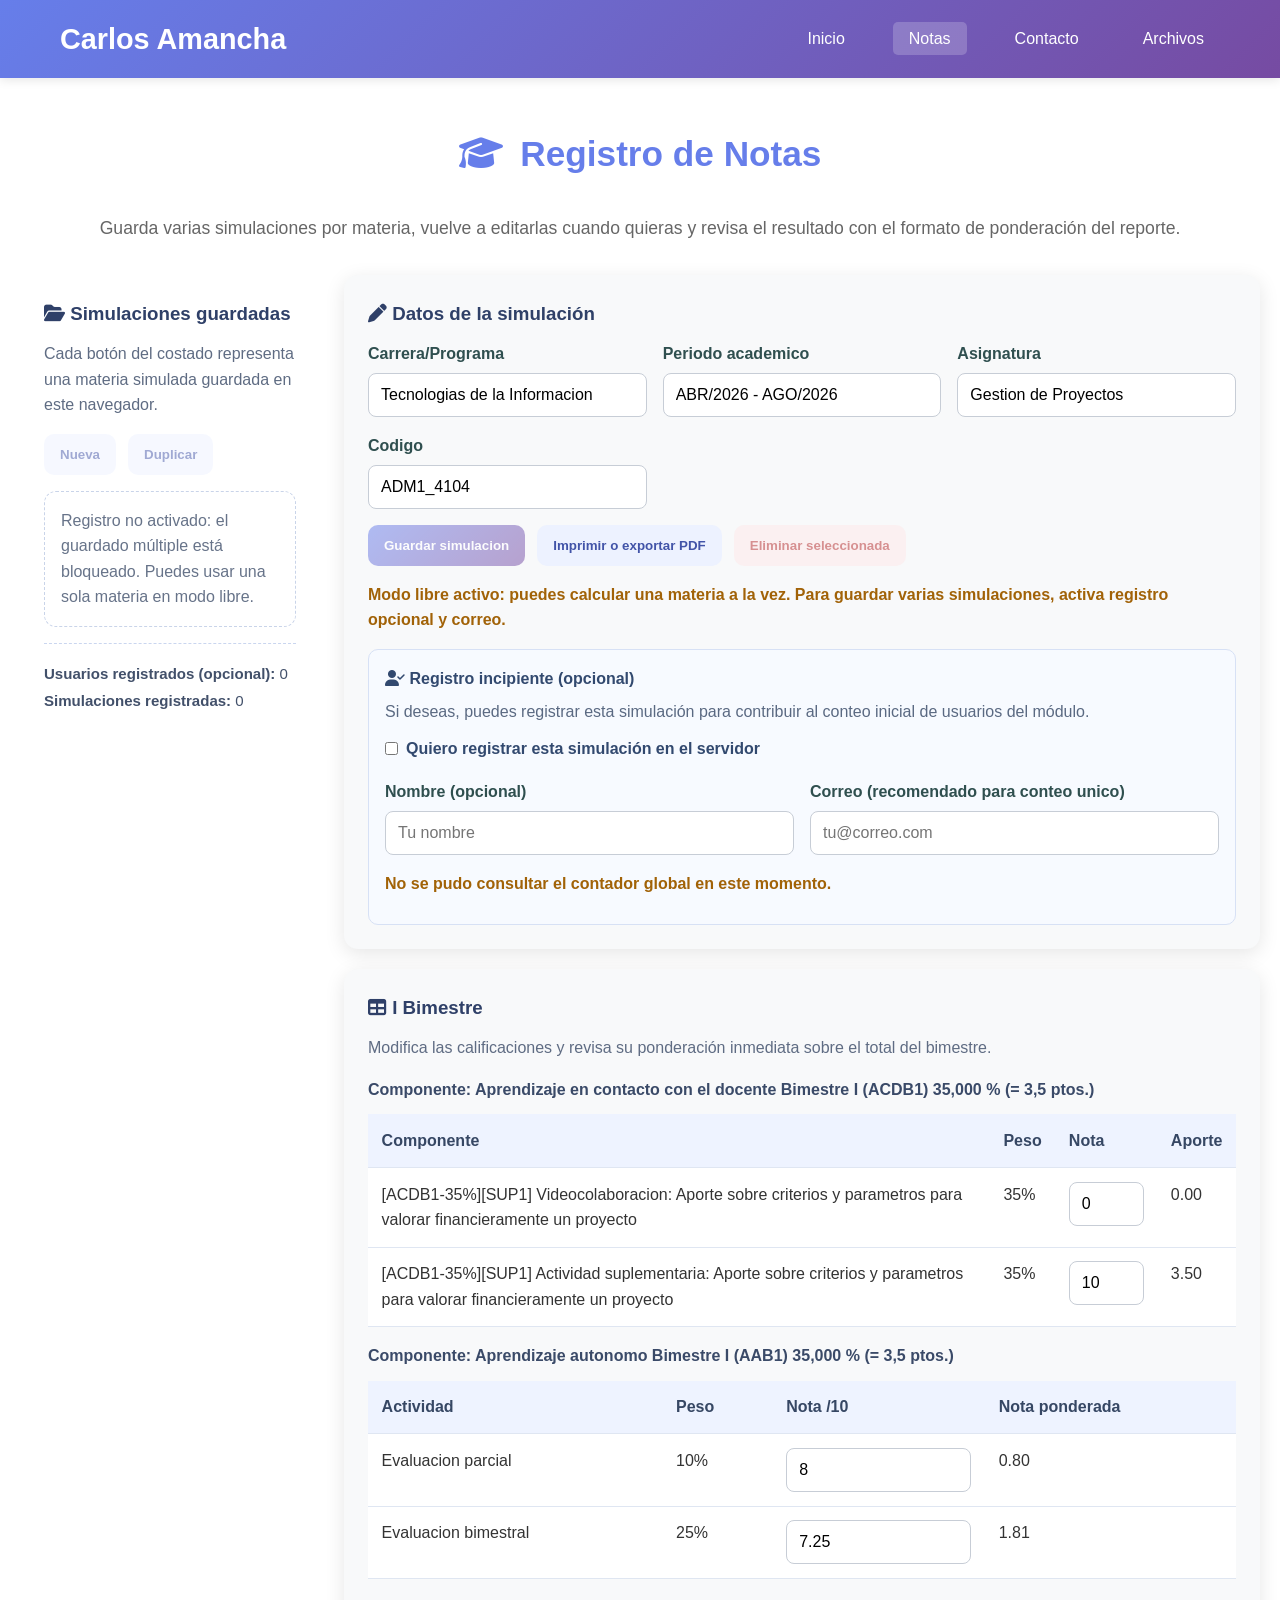
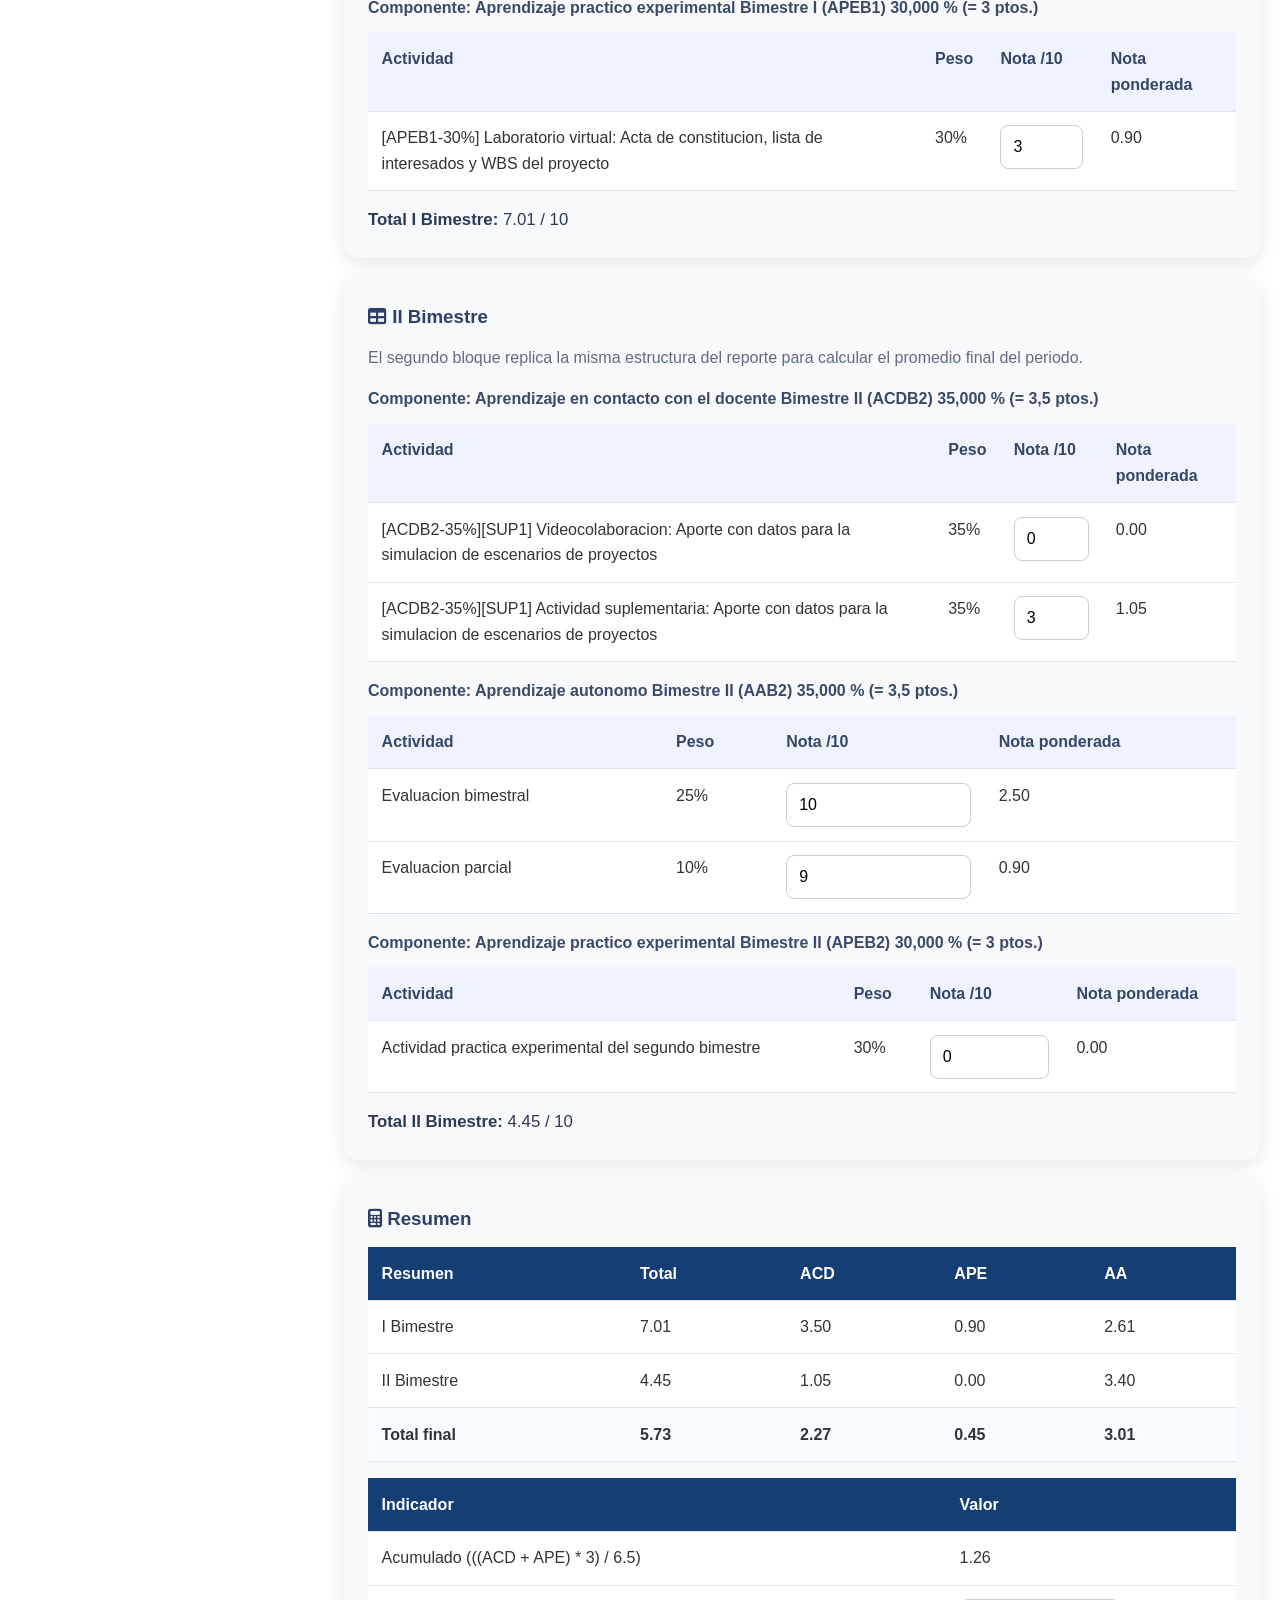
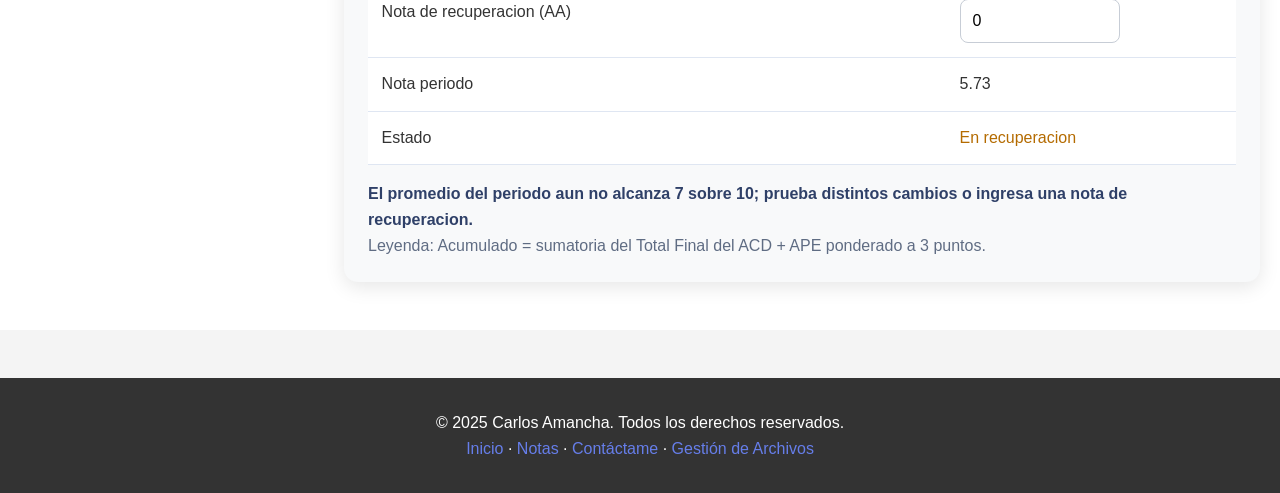
==== commit caa50141: "refactor(notas): guardado bloqueado sin registro y favicon simplificado" ====
--- a/notas.html
+++ b/notas.html
@@ -4,18 +4,18 @@
     <meta charset="UTF-8">
     <meta name="viewport" content="width=device-width, initial-scale=1.0">
     <title>Notas UTPL | Carlos Amancha</title>
-        <meta name="description" content="Simulador de proyeccion de notas UTPL para estudiantes: calcula, guarda y visualiza escenarios de calificaciones por materia y bimestre.">
+    <meta name="description" content="Simulador de proyeccion de notas UTPL (Universidad Técnica Particular de Loja): calcula, establece y visualiza escenarios de calificaciones por materia y bimestre.">
         <meta name="keywords" content="UTPL, notas, simulador, proyeccion academica, calculadora de notas, estudiantes">
         <meta name="author" content="Carlos Amancha">
         <meta name="robots" content="index,follow">
         <meta property="og:type" content="website">
         <meta property="og:title" content="Simulador de Notas UTPL | Carlos Amancha">
-        <meta property="og:description" content="Herramienta para calcular y visualizar la proyeccion de notas UTPL por materia, bimestre y estado academico.">
+        <meta property="og:description" content="Herramienta para calcular, establecer y visualizar la proyeccion de notas UTPL (Universidad Técnica Particular de Loja) por materia, bimestre y estado academico.">
         <meta property="og:url" content="https://carlos-amancha.infinityfreeapp.com/notas.php">
         <meta property="og:site_name" content="Carlos Amancha">
         <meta name="twitter:card" content="summary">
         <meta name="twitter:title" content="Simulador de Notas UTPL">
-        <meta name="twitter:description" content="Calcula, guarda y compara proyecciones de notas UTPL de forma simple.">
+        <meta name="twitter:description" content="Calcula, establece y visualiza proyecciones de notas UTPL (Universidad Técnica Particular de Loja).">
         <script type="application/ld+json">
         {
             "@context": "https://schema.org",
@@ -23,13 +23,14 @@
             "name": "Simulador de Proyeccion de Notas UTPL",
             "applicationCategory": "EducationalApplication",
             "operatingSystem": "Web",
-            "description": "Modulo para calcular, establecer y visualizar proyecciones de notas de estudiantes UTPL.",
+            "description": "Modulo para calcular, establecer y visualizar proyecciones de notas de estudiantes de la Universidad Técnica Particular de Loja (UTPL).",
             "creator": {
                 "@type": "Person",
                 "name": "Carlos Amancha"
             }
         }
         </script>
+        <link rel="icon" type="image/svg+xml" href="img/favicon-dragon-head.svg">
     <link rel="stylesheet" href="css/estilos.css">
     <link rel="stylesheet" href="https://cdnjs.cloudflare.com/ajax/libs/font-awesome/6.4.0/css/all.min.css">
 </head>
@@ -527,6 +528,34 @@
             registroEstado.dataset.tone = tone || 'default';
         }
 
+        function isEmailValid(email) {
+            return /^[^\s@]+@[^\s@]+\.[^\s@]+$/.test(email);
+        }
+
+        function canPersistSimulations() {
+            const correo = (registroCorreo.value || '').trim();
+            return registroOptIn.checked && isEmailValid(correo);
+        }
+
+        function syncRegistrationModeUI() {
+            const enabled = canPersistSimulations();
+
+            btnGuardarSimulacion.disabled = !enabled;
+            btnDuplicarSimulacion.disabled = !enabled;
+            btnEliminarSimulacion.disabled = !enabled;
+            btnNuevaSimulacion.disabled = !enabled;
+
+            listaSimulaciones.classList.toggle('notes-sidebar-locked', !enabled);
+
+            if (!enabled) {
+                currentSimulationId = null;
+                isDirty = false;
+                setStatus('Modo libre activo: puedes calcular una materia a la vez. Para guardar varias simulaciones, activa registro opcional y correo.', 'warning');
+            }
+
+            renderSimulationList();
+        }
+
         function updateMetrics(metrics) {
             if (!metrics) {
                 return;
@@ -727,6 +756,15 @@
         }
 
         function renderSimulationList() {
+            if (!canPersistSimulations()) {
+                listaSimulaciones.innerHTML = '';
+                const lockedState = document.createElement('div');
+                lockedState.className = 'notes-empty-state';
+                lockedState.textContent = 'Registro no activado: el guardado múltiple está bloqueado. Puedes usar una sola materia en modo libre.';
+                listaSimulaciones.appendChild(lockedState);
+                return;
+            }
+
             const simulations = loadSimulations().sort((left, right) => new Date(right.updatedAt) - new Date(left.updatedAt));
             listaSimulaciones.innerHTML = '';
 
@@ -774,7 +812,7 @@
             if (currentSimulationId) {
                 setStatus('Hay cambios sin guardar en la simulacion seleccionada.', 'warning');
             } else {
-                setStatus('Simulacion nueva sin guardar. Pulsa Guardar simulacion para agregarla al menu lateral.', 'warning');
+                setStatus('Editando materia actual. Guarda para agregarla al menu lateral cuando tengas registro activo.', 'warning');
             }
         }
 
@@ -819,6 +857,10 @@
         }
 
         function loadSimulationById(id) {
+            if (!canPersistSimulations()) {
+                setStatus('Activa registro opcional con correo para cargar simulaciones guardadas.', 'warning');
+                return;
+            }
             const simulation = loadSimulations().find((item) => item.id === id);
             if (!simulation) {
                 return;
@@ -832,6 +874,12 @@
         }
 
         function saveCurrentSimulation(options) {
+            if (!canPersistSimulations()) {
+                setStatus('No se puede guardar: activa el registro opcional y agrega un correo valido.', 'warning');
+                setRegistroStatus('Para guardar simulaciones debes activar registro opcional y escribir un correo valido.', 'warning');
+                return;
+            }
+
             const config = options || {};
             const duplicate = config.duplicate === true;
             const simulations = loadSimulations();
@@ -862,30 +910,30 @@
             renderSimulationList();
             setStatus('Simulacion guardada: ' + simulation.title + '.', 'success');
 
-            if (registroOptIn.checked) {
-                const correo = (registroCorreo.value || '').trim();
-                if (!correo) {
-                    setRegistroStatus('Marca opcional activa, pero falta correo para contar usuario unico.', 'warning');
+            const correo = (registroCorreo.value || '').trim();
+            registrarUsoEnServidor({
+                event: 'save_simulation',
+                clientId: getClientId(),
+                student: {
+                    name: (registroNombre.value || '').trim(),
+                    email: correo
+                },
+                simulation: {
+                    title: simulation.title,
+                    code: simulation.code,
+                    status: simulation.summary.status,
+                    score: simulation.summary.notaPeriodoActual
                 }
-
-                registrarUsoEnServidor({
-                    event: 'save_simulation',
-                    clientId: getClientId(),
-                    student: {
-                        name: (registroNombre.value || '').trim(),
-                        email: correo
-                    },
-                    simulation: {
-                        title: simulation.title,
-                        code: simulation.code,
-                        status: simulation.summary.status,
-                        score: simulation.summary.notaPeriodoActual
-                    }
-                });
-            }
+            });
         }
 
         function createNewSimulation() {
+            if (!canPersistSimulations()) {
+                applyState(getBlankState());
+                updateCalculations();
+                setStatus('Modo libre: se reinicio la materia actual (una a la vez).', 'default');
+                return;
+            }
             currentSimulationId = null;
             isDirty = false;
             applyState(getBlankState());
@@ -895,6 +943,11 @@
         }
 
         function deleteCurrentSimulation() {
+            if (!canPersistSimulations()) {
+                setStatus('No hay guardado múltiple sin registro activo.', 'warning');
+                return;
+            }
+
             if (!currentSimulationId) {
                 setStatus('No hay una simulacion guardada seleccionada para eliminar.', 'warning');
                 return;
@@ -943,15 +996,29 @@
 
         registroOptIn.addEventListener('change', () => {
             if (registroOptIn.checked) {
-                setRegistroStatus('Registro opcional activo. Se enviará al guardar la simulación.', 'default');
+                setRegistroStatus('Registro opcional activo. Agrega un correo valido para habilitar guardado multiple.', 'default');
             } else {
                 setRegistroStatus('Puedes usar el simulador sin registro. Actívalo solo si deseas aportar al conteo.', 'default');
             }
+            syncRegistrationModeUI();
+        });
+
+        registroCorreo.addEventListener('input', () => {
+            if (registroOptIn.checked && !canPersistSimulations()) {
+                setRegistroStatus('Escribe un correo valido para habilitar el guardado de simulaciones.', 'warning');
+            }
+            syncRegistrationModeUI();
+        });
+
+        registroNombre.addEventListener('input', () => {
+            if (registroOptIn.checked) {
+                syncRegistrationModeUI();
+            }
         });
 
         applyState(getDefaultState());
         updateCalculations();
-        renderSimulationList();
+        syncRegistrationModeUI();
         fetchMetrics();
     </script>
 </body>
--- a/css/estilos.css
+++ b/css/estilos.css
@@ -400,6 +400,13 @@
     transform: translateY(-1px);
 }
 
+.notes-btn:disabled {
+    opacity: 0.5;
+    cursor: not-allowed;
+    transform: none;
+    box-shadow: none;
+}
+
 .notes-btn-primary {
     background: linear-gradient(135deg, #667eea 0%, #764ba2 100%);
     color: white;
@@ -634,6 +641,10 @@
     padding: 1rem;
     color: #5f6c83;
     background: white;
+}
+
+.notes-sidebar-locked {
+    opacity: 0.95;
 }
 
 .info-items {
